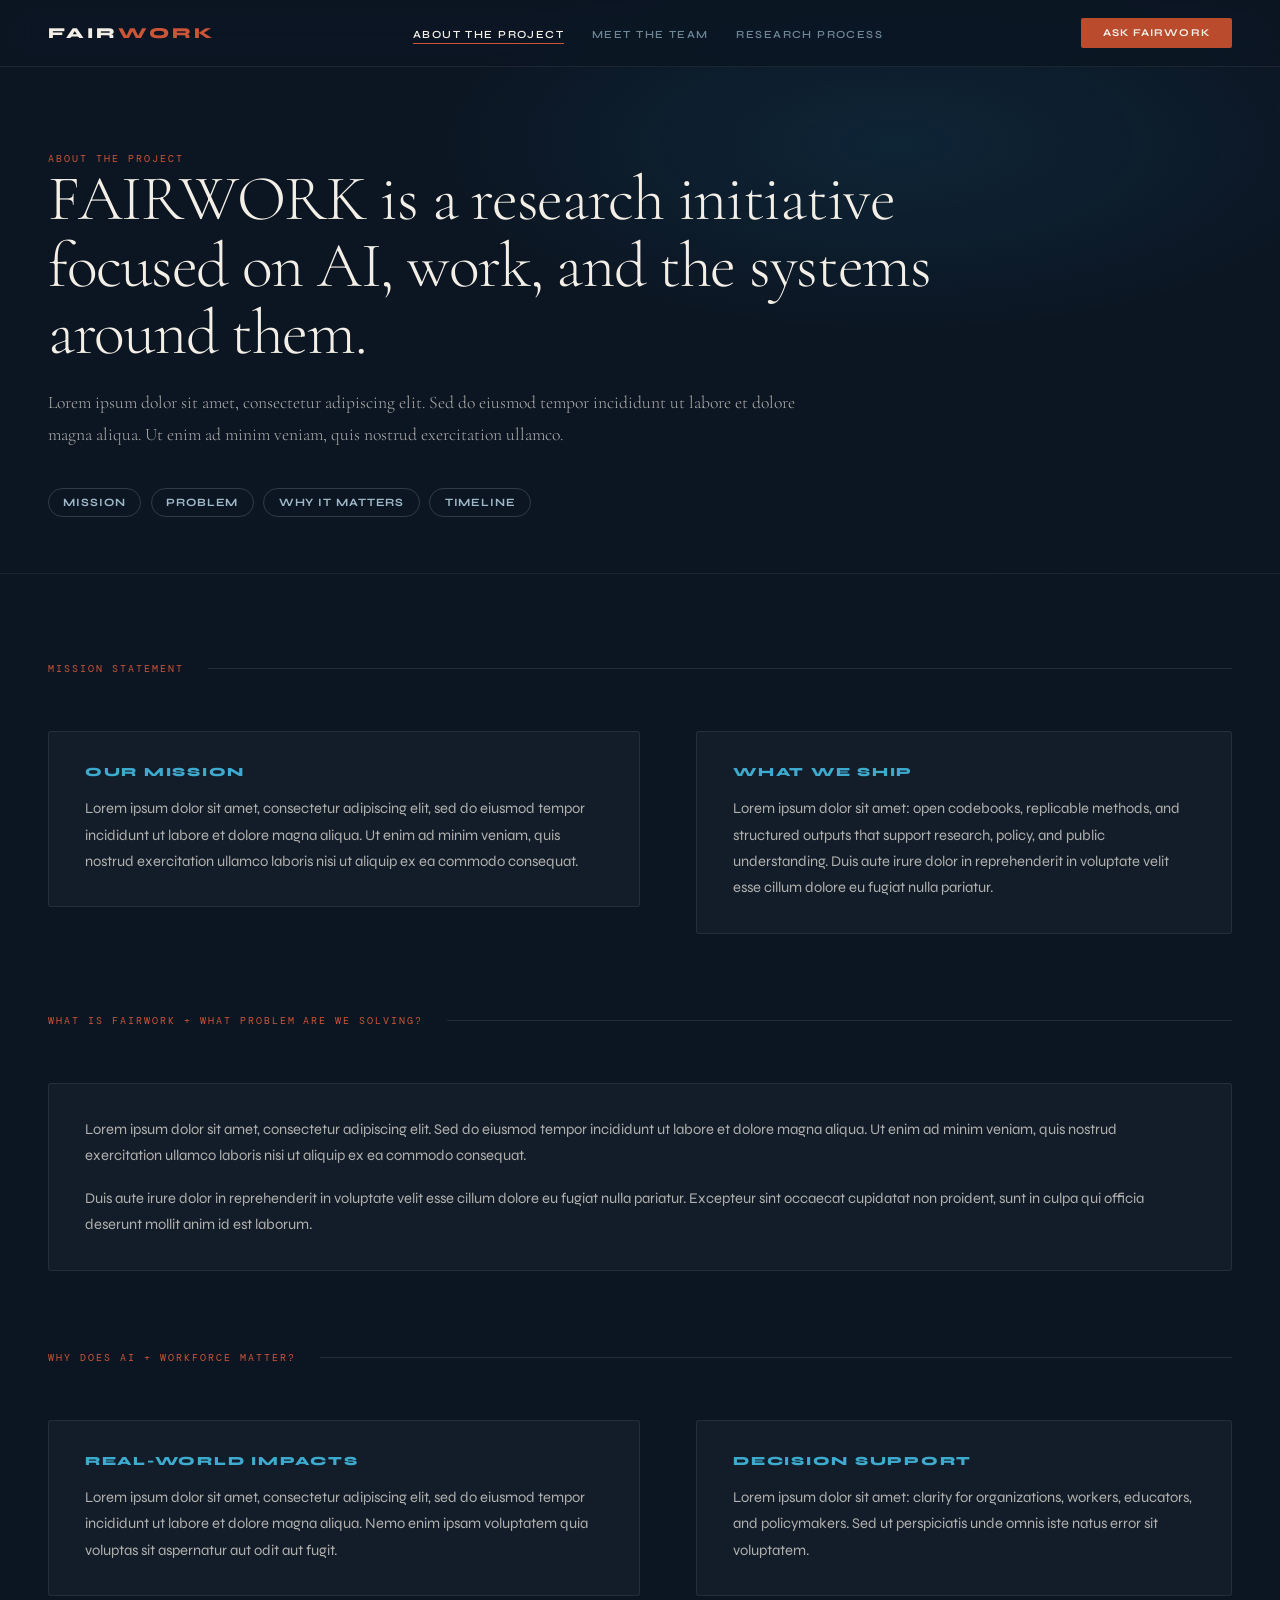
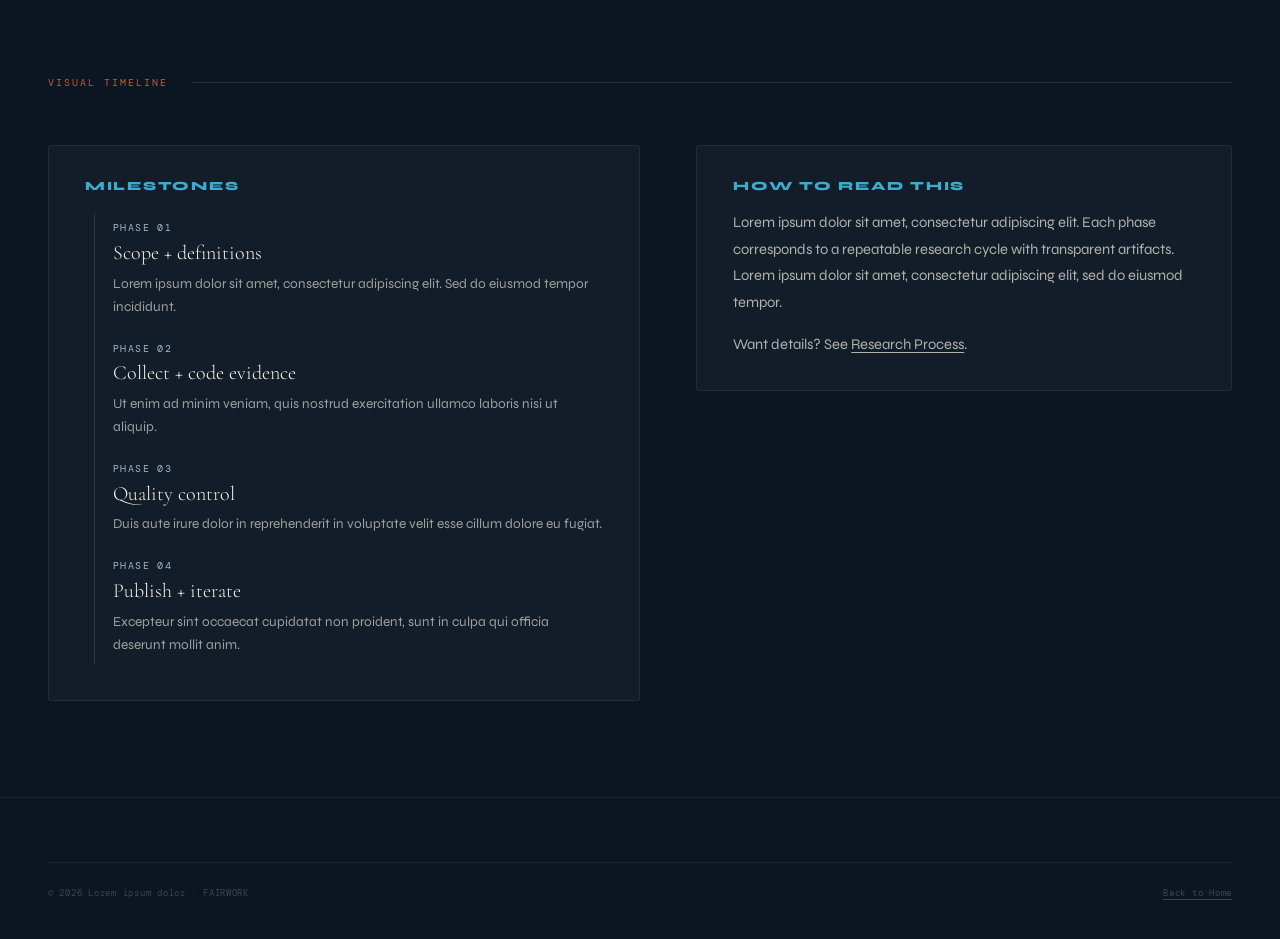
==== about.html @ 2df831fa "Add files via upload" ====
<!DOCTYPE html>
<html lang="en">
<head>
  <meta charset="UTF-8">
  <meta name="viewport" content="width=device-width, initial-scale=1.0">
  <title>About the Project — FAIRWORK</title>
  <link rel="preconnect" href="https://fonts.googleapis.com">
  <link href="https://fonts.googleapis.com/css2?family=Cormorant+Garamond:ital,wght@0,300;0,400;0,600;1,300;1,400;1,600&family=Syne:wght@400;600;700;800&family=DM+Mono:wght@300;400;500&display=swap" rel="stylesheet">
  <link rel="stylesheet" href="css/about.css">
</head>
<body>
  <nav>
    <div class="nav-logo"><a href="index.html">FAIR<span>WORK</span></a></div>
    <ul class="nav-links">
      <li><a href="about.html" class="active">About the Project</a></li>
      <li><a href="team.html">Meet the Team</a></li>
      <li><a href="process.html">Research Process</a></li>
    </ul>
    <a class="nav-ask-btn" href="index.html#ask">Ask FAIRWORK</a>
  </nav>

  <header class="page-hero">
    <div class="eyebrow">About the Project</div>
    <h1>FAIRWORK is a research initiative focused on AI, work, and the systems around them.</h1>
    <p>Lorem ipsum dolor sit amet, consectetur adipiscing elit. Sed do eiusmod tempor incididunt ut labore et dolore magna aliqua. Ut enim ad minim veniam, quis nostrud exercitation ullamco.</p>

    <div class="subnav">
      <a href="#mission">Mission</a>
      <a href="#problem">Problem</a>
      <a href="#why">Why it matters</a>
      <a href="#timeline">Timeline</a>
    </div>
  </header>

  <main class="page-wrap">
    <section id="mission">
      <div class="section-header">
        <span class="eyebrow">Mission Statement</span>
        <div class="section-rule"></div>
      </div>

      <div class="content-grid">
        <div class="card reveal">
          <h3>Our mission</h3>
          <p>
            Lorem ipsum dolor sit amet, consectetur adipiscing elit, sed do eiusmod tempor incididunt ut labore et dolore magna aliqua.
            Ut enim ad minim veniam, quis nostrud exercitation ullamco laboris nisi ut aliquip ex ea commodo consequat.
          </p>
        </div>

        <div class="card reveal d1">
          <h3>What we ship</h3>
          <p>
            Lorem ipsum dolor sit amet: open codebooks, replicable methods, and structured outputs that support research, policy, and public understanding.
            Duis aute irure dolor in reprehenderit in voluptate velit esse cillum dolore eu fugiat nulla pariatur.
          </p>
        </div>
      </div>
    </section>

    <section id="problem" class="section-spacer">
      <div class="section-header">
        <span class="eyebrow">What is FAIRWORK + what problem are we solving?</span>
        <div class="section-rule"></div>
      </div>

      <div class="card reveal">
        <p>
          Lorem ipsum dolor sit amet, consectetur adipiscing elit. Sed do eiusmod tempor incididunt ut labore et dolore magna aliqua.
          Ut enim ad minim veniam, quis nostrud exercitation ullamco laboris nisi ut aliquip ex ea commodo consequat.
        </p>
        <p class="mt-1">
          Duis aute irure dolor in reprehenderit in voluptate velit esse cillum dolore eu fugiat nulla pariatur. Excepteur sint occaecat cupidatat non proident,
          sunt in culpa qui officia deserunt mollit anim id est laborum.
        </p>
      </div>
    </section>

    <section id="why" class="section-spacer">
      <div class="section-header">
        <span class="eyebrow">Why does AI + workforce matter?</span>
        <div class="section-rule"></div>
      </div>

      <div class="content-grid">
        <div class="card reveal">
          <h3>Real-world impacts</h3>
          <p>
            Lorem ipsum dolor sit amet, consectetur adipiscing elit, sed do eiusmod tempor incididunt ut labore et dolore magna aliqua.
            Nemo enim ipsam voluptatem quia voluptas sit aspernatur aut odit aut fugit.
          </p>
        </div>
        <div class="card reveal d1">
          <h3>Decision support</h3>
          <p>
            Lorem ipsum dolor sit amet: clarity for organizations, workers, educators, and policymakers. Sed ut perspiciatis unde omnis iste natus error sit voluptatem.
          </p>
        </div>
      </div>
    </section>

    <section id="timeline" class="section-spacer">
      <div class="section-header">
        <span class="eyebrow">Visual Timeline</span>
        <div class="section-rule"></div>
      </div>

      <div class="content-grid">
        <div class="card reveal">
          <h3>Milestones</h3>
          <div class="timeline">
            <div class="t-item">
              <div class="t-date">Phase 01</div>
              <div class="t-title">Scope + definitions</div>
              <div class="t-desc">Lorem ipsum dolor sit amet, consectetur adipiscing elit. Sed do eiusmod tempor incididunt.</div>
            </div>
            <div class="t-item">
              <div class="t-date">Phase 02</div>
              <div class="t-title">Collect + code evidence</div>
              <div class="t-desc">Ut enim ad minim veniam, quis nostrud exercitation ullamco laboris nisi ut aliquip.</div>
            </div>
            <div class="t-item">
              <div class="t-date">Phase 03</div>
              <div class="t-title">Quality control</div>
              <div class="t-desc">Duis aute irure dolor in reprehenderit in voluptate velit esse cillum dolore eu fugiat.</div>
            </div>
            <div class="t-item">
              <div class="t-date">Phase 04</div>
              <div class="t-title">Publish + iterate</div>
              <div class="t-desc">Excepteur sint occaecat cupidatat non proident, sunt in culpa qui officia deserunt mollit anim.</div>
            </div>
          </div>
        </div>

        <div class="card reveal d1">
          <h3>How to read this</h3>
          <p>
            Lorem ipsum dolor sit amet, consectetur adipiscing elit. Each phase corresponds to a repeatable research cycle with transparent artifacts.
            Lorem ipsum dolor sit amet, consectetur adipiscing elit, sed do eiusmod tempor.
          </p>
          <p class="mt-1">
            Want details? See <a href="process.html" class="link-underline">Research Process</a>.
          </p>
        </div>
      </div>
    </section>
  </main>

  <footer>
    <div class="footer-bottom">
      <span class="footer-copy">© 2026 Lorem ipsum dolor · FAIRWORK</span>
      <span class="footer-copy"><a href="index.html" class="link-underline">Back to Home</a></span>
    </div>
  </footer>

  <script>
    const ro = new IntersectionObserver(
      (es) => es.forEach((e) => {
        if (e.isIntersecting) {
          e.target.classList.add('visible');
          ro.unobserve(e.target);
        }
      }),
      { threshold: 0.09 }
    );
    document.querySelectorAll('.reveal').forEach((el) => ro.observe(el));
  </script>
</body>
</html>
---- css/about.css ----
@import url("styles.css");

/* Page layout */
.page-hero {
  padding: 9.5rem 3rem 3.5rem;
  background: radial-gradient(ellipse 60% 55% at 70% 25%, rgba(26,128,174,.14) 0%, transparent 60%);
  border-bottom: 1px solid rgba(244,239,230,.06);
}

.page-hero h1 {
  font-family: var(--ff-d);
  font-size: clamp(2.8rem, 5vw, 4.6rem);
  font-weight: 300;
  line-height: 1.05;
  letter-spacing: -.02em;
  max-width: 980px;
}

.page-hero p {
  margin-top: 1.25rem;
  max-width: 760px;
  font-family: var(--ff-d);
  font-size: 1.1rem;
  font-weight: 300;
  line-height: 1.85;
  color: rgba(244,239,230,.7);
}

.page-wrap {
  padding: 5.5rem 3rem 6rem;
  background: var(--ink);
}

.subnav {
  display: flex;
  flex-wrap: wrap;
  gap: .6rem;
  margin-top: 2.25rem;
}

.subnav a {
  padding: .45rem .9rem;
  border: 1px solid rgba(244,239,230,.16);
  border-radius: 999px;
  font-size: .7rem;
  font-weight: 700;
  letter-spacing: .08em;
  text-transform: uppercase;
  color: var(--fog2);
  transition: border-color .2s, color .2s, background .2s;
}

.subnav a:hover {
  border-color: rgba(244,239,230,.32);
  color: var(--cream);
  background: rgba(244,239,230,.04);
}

.content-grid {
  display: grid;
  grid-template-columns: 1.05fr .95fr;
  gap: 3.5rem;
  align-items: start;
}

.card {
  background: rgba(244,239,230,.03);
  border: 1px solid rgba(244,239,230,.08);
  border-radius: 3px;
  padding: 2rem 2.25rem;
}

.card h3 {
  font-size: .78rem;
  font-weight: 800;
  letter-spacing: .14em;
  text-transform: uppercase;
  color: var(--gold2);
  margin-bottom: 1rem;
}

.card p {
  font-size: .92rem;
  line-height: 1.8;
  color: rgba(244,239,230,.7);
}

.section-spacer {
  margin-top: 5rem;
}

.mt-1 {
  margin-top: 1rem;
}

.link-underline {
  text-decoration: underline;
  text-underline-offset: 3px;
}

/* Timeline */
.timeline {
  margin-top: 1rem;
  position: relative;
  padding-left: 1.75rem;
}

.timeline::before {
  content: "";
  position: absolute;
  left: .55rem;
  top: .2rem;
  bottom: .2rem;
  width: 1px;
  background: rgba(244,239,230,.12);
}

.t-item {
  position: relative;
  padding: .75rem 0 .75rem 0;
}

.t-item::before {
  display: none;
}

.t-date {
  font-family: var(--ff-m);
  font-size: .62rem;
  letter-spacing: .14em;
  text-transform: uppercase;
  color: var(--fog2);
  margin-bottom: .35rem;
}

.t-title {
  font-family: var(--ff-d);
  font-size: 1.25rem;
  font-weight: 300;
  color: var(--cream);
  line-height: 1.3;
  margin-bottom: .35rem;
}

.t-desc {
  font-size: .85rem;
  line-height: 1.7;
  color: rgba(244,239,230,.62);
}

@media (max-width: 900px) {
  .content-grid {
    grid-template-columns: 1fr;
  }
}

@media (max-width: 768px) {
  .page-hero,
  .page-wrap {
    padding-left: 1.5rem;
    padding-right: 1.5rem;
  }
}
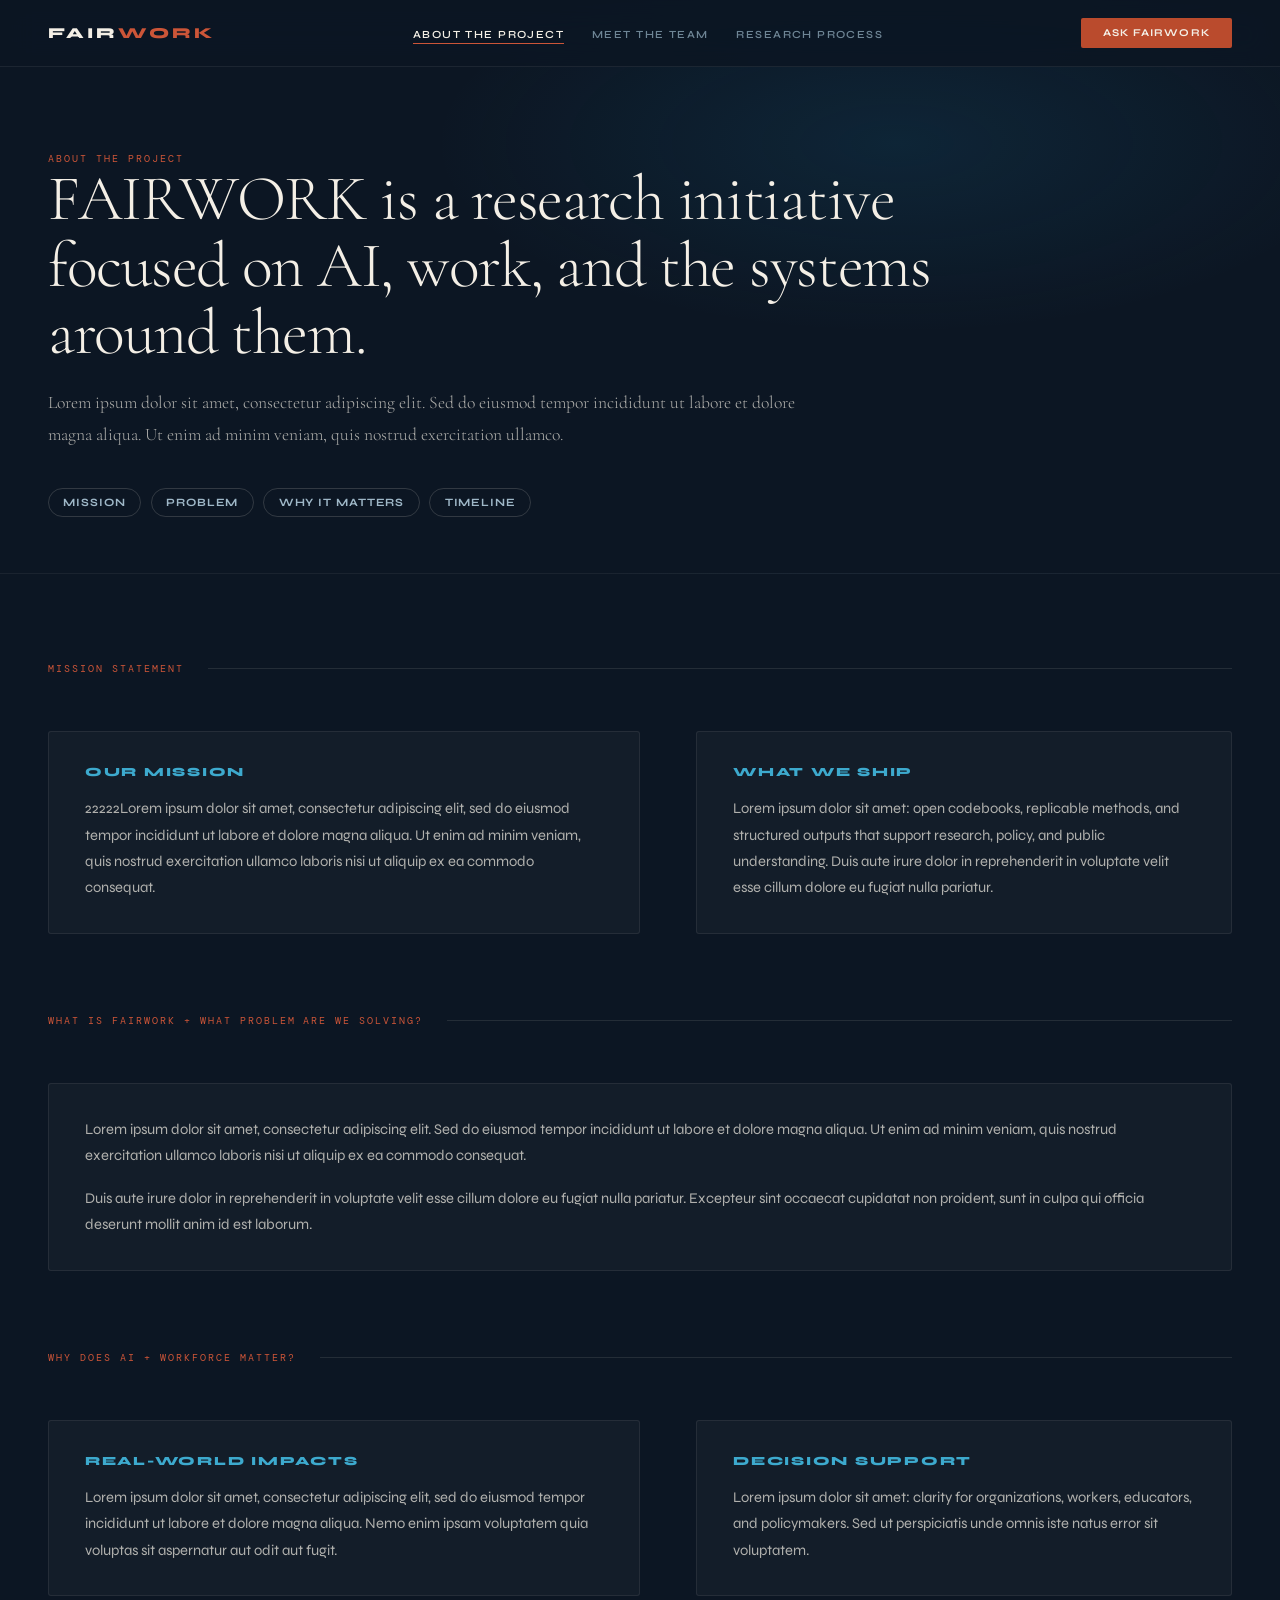
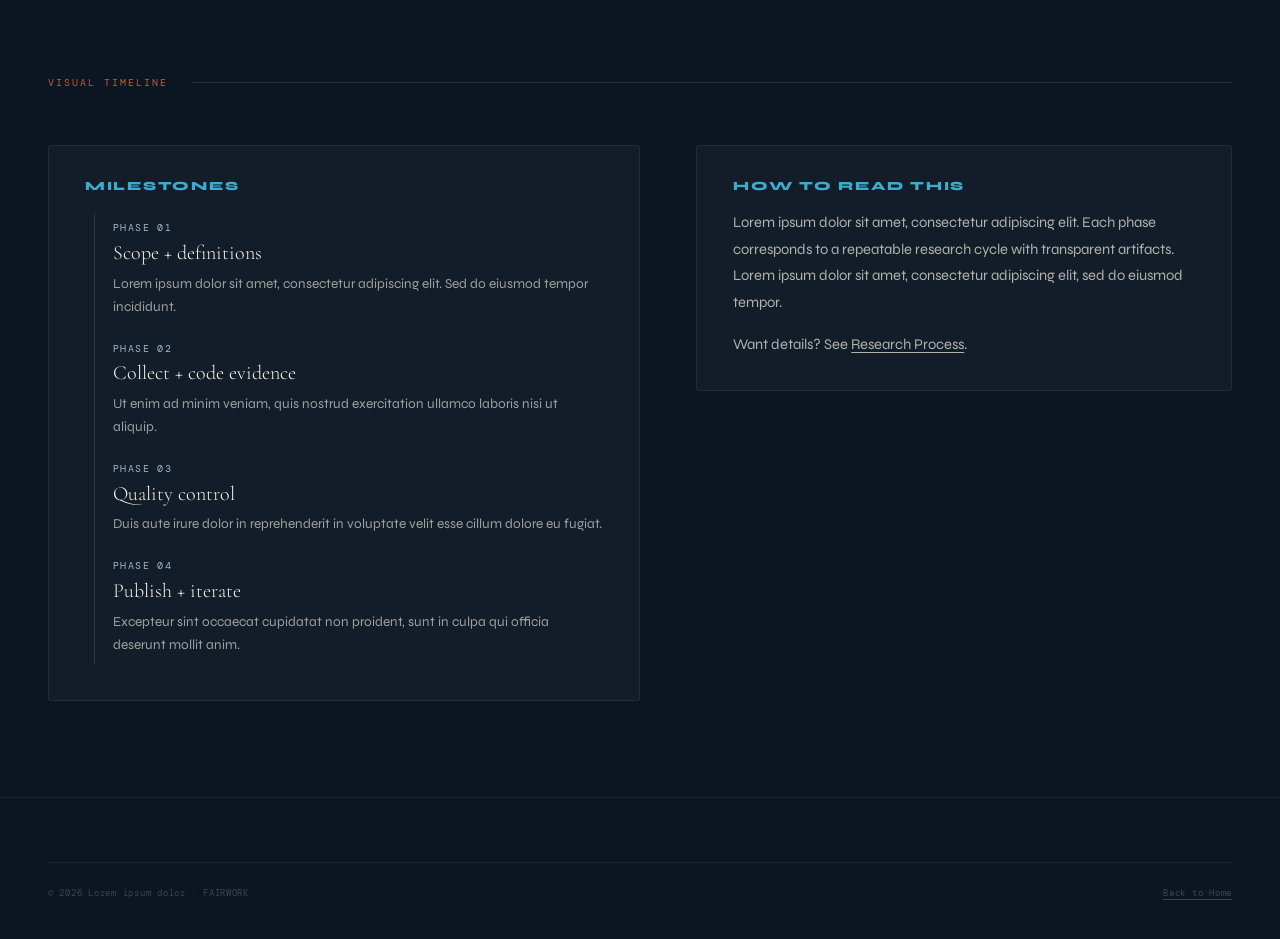
==== commit f638ac3c: "testing" ====
--- a/about.html
+++ b/about.html
@@ -43,7 +43,7 @@
         <div class="card reveal">
           <h3>Our mission</h3>
           <p>
-            Lorem ipsum dolor sit amet, consectetur adipiscing elit, sed do eiusmod tempor incididunt ut labore et dolore magna aliqua.
+            22222Lorem ipsum dolor sit amet, consectetur adipiscing elit, sed do eiusmod tempor incididunt ut labore et dolore magna aliqua.
             Ut enim ad minim veniam, quis nostrud exercitation ullamco laboris nisi ut aliquip ex ea commodo consequat.
           </p>
         </div>
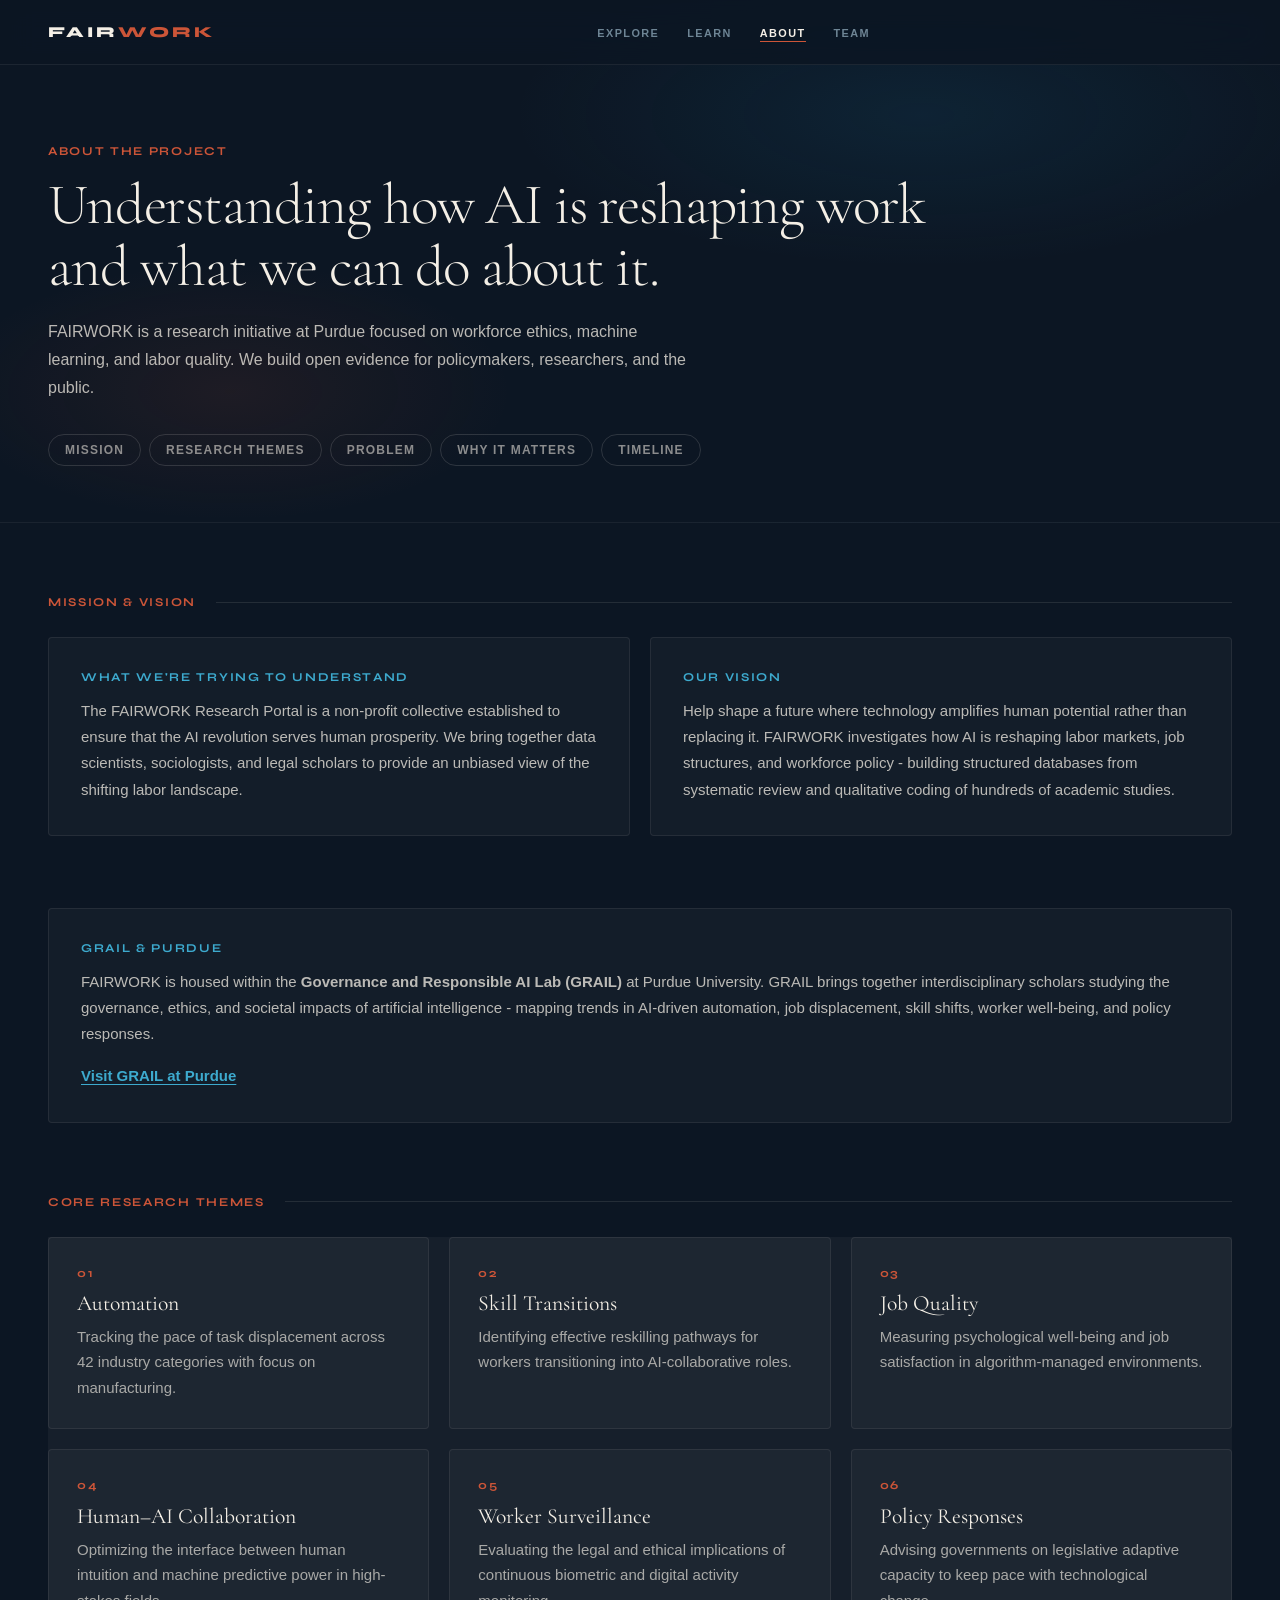
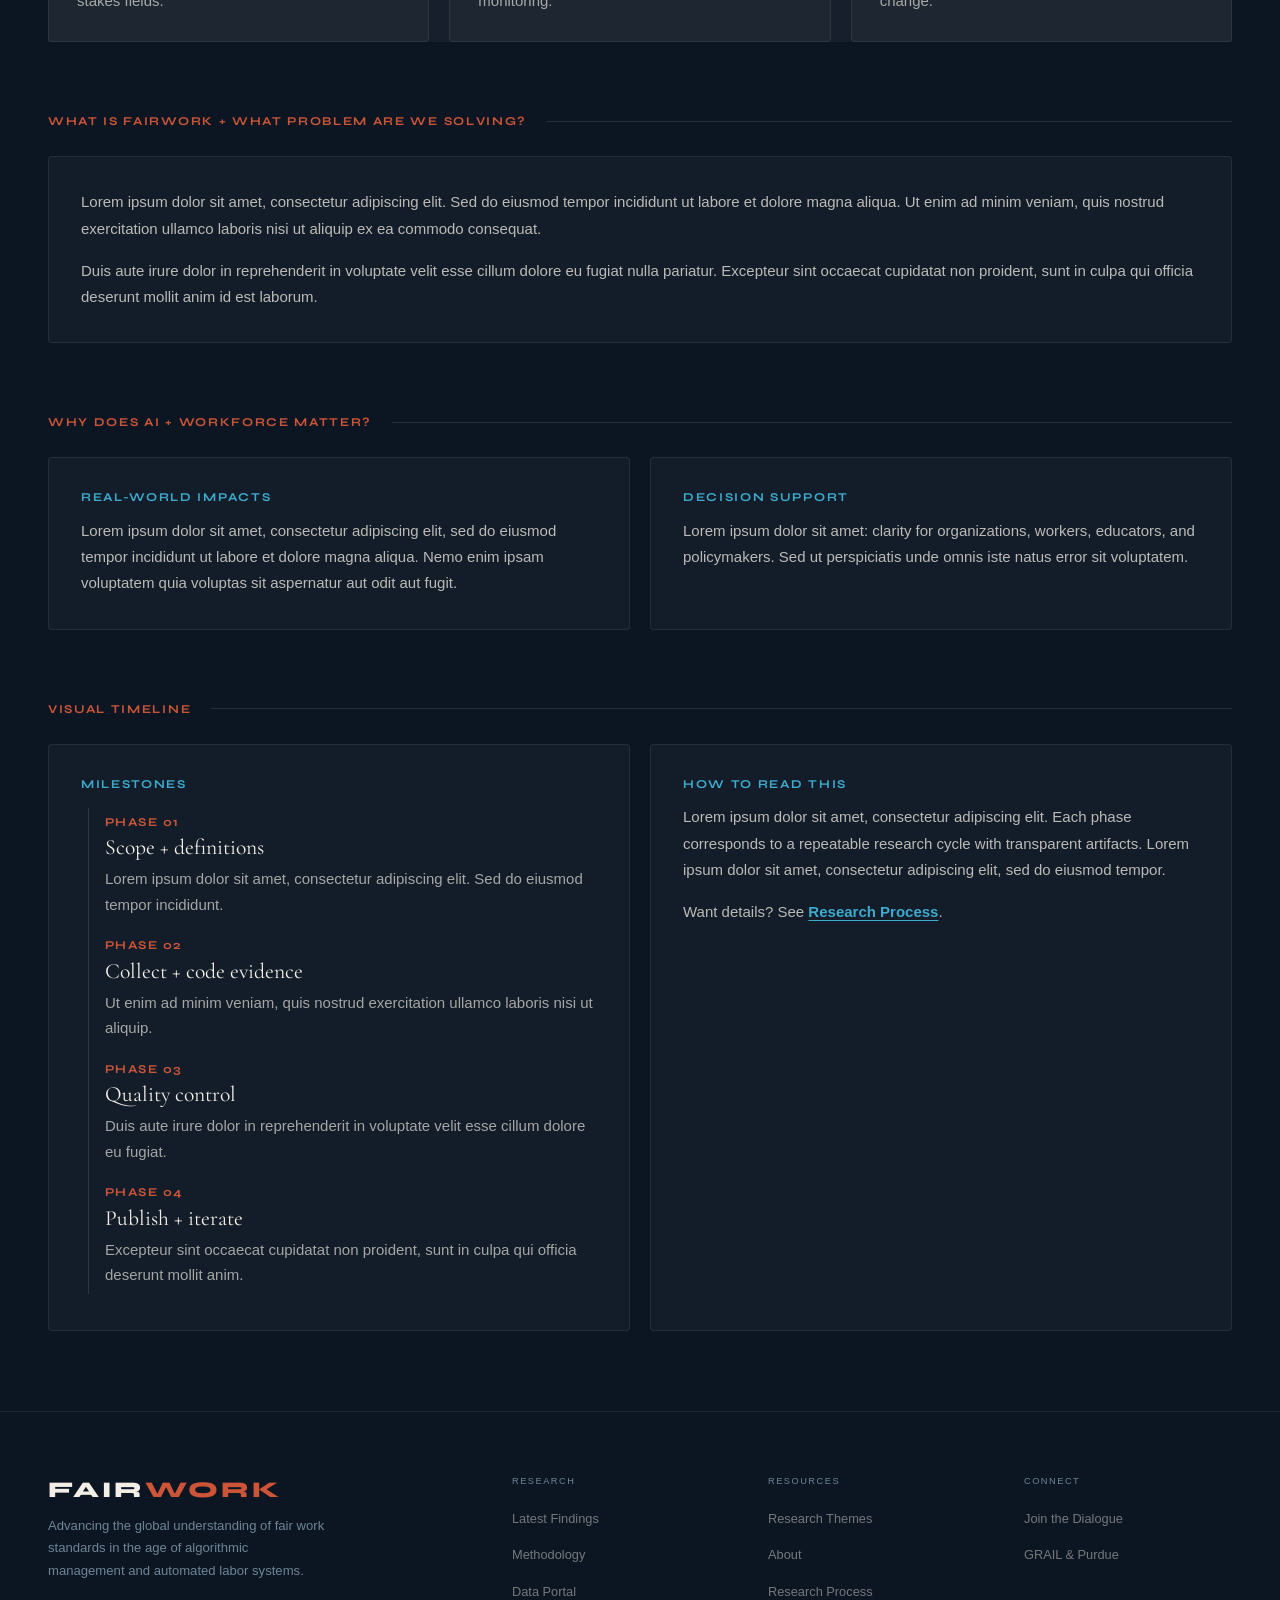
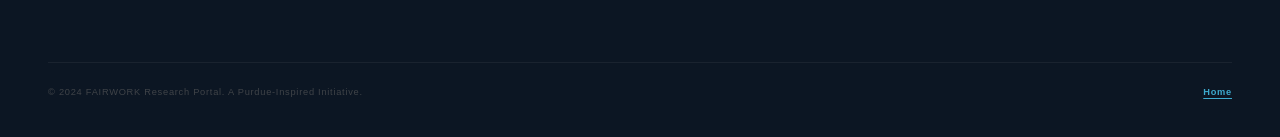
==== commit 9cb76d9c: "wewe" ====
--- a/about.html
+++ b/about.html
@@ -3,58 +3,88 @@
 <head>
   <meta charset="UTF-8">
   <meta name="viewport" content="width=device-width, initial-scale=1.0">
-  <title>About the Project — FAIRWORK</title>
+  <title>About the Project - FAIRWORK</title>
   <link rel="preconnect" href="https://fonts.googleapis.com">
-  <link href="https://fonts.googleapis.com/css2?family=Cormorant+Garamond:ital,wght@0,300;0,400;0,600;1,300;1,400;1,600&family=Syne:wght@400;600;700;800&family=DM+Mono:wght@300;400;500&display=swap" rel="stylesheet">
+  <link href="https://fonts.googleapis.com/css2?family=Cormorant+Garamond:ital,wght@0,300;0,400;0,600;1,300;1,400;1,600&family=Syne:wght@400;600;700;800&display=swap" rel="stylesheet">
+  <link href="https://fonts.googleapis.com/css2?family=Material+Symbols+Outlined:opsz,wght,FILL,GRAD@24,400,0,0&display=swap" rel="stylesheet">
   <link rel="stylesheet" href="css/about.css">
 </head>
 <body>
-  <nav>
+  <a class="skip-link" href="#main">Skip to main content</a>
+
+  <nav aria-label="Main navigation">
     <div class="nav-logo"><a href="index.html">FAIR<span>WORK</span></a></div>
-    <ul class="nav-links">
-      <li><a href="about.html" class="active">About the Project</a></li>
-      <li><a href="team.html">Meet the Team</a></li>
-      <li><a href="process.html">Research Process</a></li>
+    <button type="button" class="nav-toggle" id="nav-toggle" aria-expanded="false" aria-controls="nav-menu" aria-label="Open menu">
+      <span class="nav-icon" aria-hidden="true">menu</span>
+    </button>
+    <ul class="nav-links" id="nav-menu">
+      <li><a href="index.html#projects">Explore</a></li>
+      <li><a href="index.html#themes">Learn</a></li>
+      <li><a href="about.html" class="active">About</a></li>
+      <li><a href="team.html">Team</a></li>
     </ul>
-    <a class="nav-ask-btn" href="index.html#ask">Ask FAIRWORK</a>
   </nav>
 
   <header class="page-hero">
     <div class="eyebrow">About the Project</div>
-    <h1>FAIRWORK is a research initiative focused on AI, work, and the systems around them.</h1>
-    <p>Lorem ipsum dolor sit amet, consectetur adipiscing elit. Sed do eiusmod tempor incididunt ut labore et dolore magna aliqua. Ut enim ad minim veniam, quis nostrud exercitation ullamco.</p>
+    <h1>Understanding how AI is reshaping work  and what we can do about it.</h1>
+    <p>FAIRWORK is a research initiative at Purdue focused on workforce ethics, machine learning, and labor quality. We build open evidence for policymakers, researchers, and the public.</p>
 
     <div class="subnav">
       <a href="#mission">Mission</a>
+      <a href="#themes">Research Themes</a>
       <a href="#problem">Problem</a>
       <a href="#why">Why it matters</a>
       <a href="#timeline">Timeline</a>
     </div>
   </header>
 
-  <main class="page-wrap">
+  <main id="main" class="page-wrap">
     <section id="mission">
       <div class="section-header">
-        <span class="eyebrow">Mission Statement</span>
+        <span class="eyebrow">Mission &amp; Vision</span>
         <div class="section-rule"></div>
       </div>
 
       <div class="content-grid">
         <div class="card reveal">
-          <h3>Our mission</h3>
-          <p>
-            22222Lorem ipsum dolor sit amet, consectetur adipiscing elit, sed do eiusmod tempor incididunt ut labore et dolore magna aliqua.
-            Ut enim ad minim veniam, quis nostrud exercitation ullamco laboris nisi ut aliquip ex ea commodo consequat.
+          <h3>What we're trying to understand</h3>
+          <p>
+            The FAIRWORK Research Portal is a non-profit collective established to ensure that the AI revolution serves human prosperity. We bring together data scientists, sociologists, and legal scholars to provide an unbiased view of the shifting labor landscape.
           </p>
         </div>
 
         <div class="card reveal d1">
-          <h3>What we ship</h3>
-          <p>
-            Lorem ipsum dolor sit amet: open codebooks, replicable methods, and structured outputs that support research, policy, and public understanding.
-            Duis aute irure dolor in reprehenderit in voluptate velit esse cillum dolore eu fugiat nulla pariatur.
-          </p>
-        </div>
+          <h3>Our vision</h3>
+          <p>
+            Help shape a future where technology amplifies human potential rather than replacing it. FAIRWORK investigates how AI is reshaping labor markets, job structures, and workforce policy - building structured databases from systematic review and qualitative coding of hundreds of academic studies.
+          </p>
+        </div>
+      </div>
+
+      <div class="card reveal d2 section-spacer" id="grail">
+        <h3>GRAIL &amp; Purdue</h3>
+        <p>
+          FAIRWORK is housed within the <strong>Governance and Responsible AI Lab (GRAIL)</strong> at Purdue University. GRAIL brings together interdisciplinary scholars studying the governance, ethics, and societal impacts of artificial intelligence - mapping trends in AI-driven automation, job displacement, skill shifts, worker well-being, and policy responses.
+        </p>
+        <p class="mt-1">
+          <a href="https://www.cla.purdue.edu/academic/polsci/research/labs/grail/index.html" class="link-underline" target="_blank" rel="noopener">Visit GRAIL at Purdue</a>
+        </p>
+      </div>
+    </section>
+
+    <section id="themes" class="section-spacer">
+      <div class="section-header">
+        <span class="eyebrow">Core Research Themes</span>
+        <div class="section-rule"></div>
+      </div>
+      <div class="themes-grid">
+        <div class="theme-card reveal d1"><div class="theme-num">01</div><div class="theme-title">Automation</div><p class="theme-desc">Tracking the pace of task displacement across 42 industry categories with focus on manufacturing.</p></div>
+        <div class="theme-card reveal d2"><div class="theme-num">02</div><div class="theme-title">Skill Transitions</div><p class="theme-desc">Identifying effective reskilling pathways for workers transitioning into AI-collaborative roles.</p></div>
+        <div class="theme-card reveal d3"><div class="theme-num">03</div><div class="theme-title">Job Quality</div><p class="theme-desc">Measuring psychological well-being and job satisfaction in algorithm-managed environments.</p></div>
+        <div class="theme-card reveal d4"><div class="theme-num">04</div><div class="theme-title">Human–AI Collaboration</div><p class="theme-desc">Optimizing the interface between human intuition and machine predictive power in high-stakes fields.</p></div>
+        <div class="theme-card reveal d5"><div class="theme-num">05</div><div class="theme-title">Worker Surveillance</div><p class="theme-desc">Evaluating the legal and ethical implications of continuous biometric and digital activity monitoring.</p></div>
+        <div class="theme-card reveal d6"><div class="theme-num">06</div><div class="theme-title">Policy Responses</div><p class="theme-desc">Advising governments on legislative adaptive capacity to keep pace with technological change.</p></div>
       </div>
     </section>
 
@@ -146,11 +176,14 @@
     </section>
   </main>
 
-  <footer>
-    <div class="footer-bottom">
-      <span class="footer-copy">© 2026 Lorem ipsum dolor · FAIRWORK</span>
-      <span class="footer-copy"><a href="index.html" class="link-underline">Back to Home</a></span>
+  <footer class="site-footer">
+    <div class="footer-top">
+      <div><div class="footer-brand">FAIR<span>WORK</span></div><p class="footer-lead">Advancing the global understanding of fair work standards in the age of algorithmic management and automated labor systems.</p></div>
+      <div><div class="footer-hd">Research</div><ul class="footer-links"><li><a href="team.html#publications">Latest Findings</a></li><li><a href="index.html#methodology">Methodology</a></li><li><a href="index.html#projects">Data Portal</a></li></ul></div>
+      <div><div class="footer-hd">Resources</div><ul class="footer-links"><li><a href="index.html#themes">Research Themes</a></li><li><a href="about.html">About</a></li><li><a href="process.html">Research Process</a></li></ul></div>
+      <div><div class="footer-hd">Connect</div><ul class="footer-links"><li><a href="index.html#involve">Join the Dialogue</a></li><li><a href="index.html#grail">GRAIL &amp; Purdue</a></li></ul></div>
     </div>
+    <div class="footer-bottom"><span class="footer-copy">© 2024 FAIRWORK Research Portal. A Purdue-Inspired Initiative.</span><span class="footer-copy"><a href="index.html" class="link-underline">Home</a></span></div>
   </footer>
 
   <script>
@@ -164,6 +197,14 @@
       { threshold: 0.09 }
     );
     document.querySelectorAll('.reveal').forEach((el) => ro.observe(el));
+
+    document.getElementById('nav-toggle').addEventListener('click', function () {
+      const open = this.getAttribute('aria-expanded') === 'true';
+      this.setAttribute('aria-expanded', String(!open));
+      this.setAttribute('aria-label', open ? 'Open menu' : 'Close menu');
+      this.querySelector('.nav-icon').textContent = open ? 'menu' : 'close';
+      document.getElementById('nav-menu').classList.toggle('open', !open);
+    });
   </script>
 </body>
 </html>
--- a/css/about.css
+++ b/css/about.css
@@ -1,163 +1,2 @@
 @import url("styles.css");
-
-/* Page layout */
-.page-hero {
-  padding: 9.5rem 3rem 3.5rem;
-  background: radial-gradient(ellipse 60% 55% at 70% 25%, rgba(26,128,174,.14) 0%, transparent 60%);
-  border-bottom: 1px solid rgba(244,239,230,.06);
-}
-
-.page-hero h1 {
-  font-family: var(--ff-d);
-  font-size: clamp(2.8rem, 5vw, 4.6rem);
-  font-weight: 300;
-  line-height: 1.05;
-  letter-spacing: -.02em;
-  max-width: 980px;
-}
-
-.page-hero p {
-  margin-top: 1.25rem;
-  max-width: 760px;
-  font-family: var(--ff-d);
-  font-size: 1.1rem;
-  font-weight: 300;
-  line-height: 1.85;
-  color: rgba(244,239,230,.7);
-}
-
-.page-wrap {
-  padding: 5.5rem 3rem 6rem;
-  background: var(--ink);
-}
-
-.subnav {
-  display: flex;
-  flex-wrap: wrap;
-  gap: .6rem;
-  margin-top: 2.25rem;
-}
-
-.subnav a {
-  padding: .45rem .9rem;
-  border: 1px solid rgba(244,239,230,.16);
-  border-radius: 999px;
-  font-size: .7rem;
-  font-weight: 700;
-  letter-spacing: .08em;
-  text-transform: uppercase;
-  color: var(--fog2);
-  transition: border-color .2s, color .2s, background .2s;
-}
-
-.subnav a:hover {
-  border-color: rgba(244,239,230,.32);
-  color: var(--cream);
-  background: rgba(244,239,230,.04);
-}
-
-.content-grid {
-  display: grid;
-  grid-template-columns: 1.05fr .95fr;
-  gap: 3.5rem;
-  align-items: start;
-}
-
-.card {
-  background: rgba(244,239,230,.03);
-  border: 1px solid rgba(244,239,230,.08);
-  border-radius: 3px;
-  padding: 2rem 2.25rem;
-}
-
-.card h3 {
-  font-size: .78rem;
-  font-weight: 800;
-  letter-spacing: .14em;
-  text-transform: uppercase;
-  color: var(--gold2);
-  margin-bottom: 1rem;
-}
-
-.card p {
-  font-size: .92rem;
-  line-height: 1.8;
-  color: rgba(244,239,230,.7);
-}
-
-.section-spacer {
-  margin-top: 5rem;
-}
-
-.mt-1 {
-  margin-top: 1rem;
-}
-
-.link-underline {
-  text-decoration: underline;
-  text-underline-offset: 3px;
-}
-
-/* Timeline */
-.timeline {
-  margin-top: 1rem;
-  position: relative;
-  padding-left: 1.75rem;
-}
-
-.timeline::before {
-  content: "";
-  position: absolute;
-  left: .55rem;
-  top: .2rem;
-  bottom: .2rem;
-  width: 1px;
-  background: rgba(244,239,230,.12);
-}
-
-.t-item {
-  position: relative;
-  padding: .75rem 0 .75rem 0;
-}
-
-.t-item::before {
-  display: none;
-}
-
-.t-date {
-  font-family: var(--ff-m);
-  font-size: .62rem;
-  letter-spacing: .14em;
-  text-transform: uppercase;
-  color: var(--fog2);
-  margin-bottom: .35rem;
-}
-
-.t-title {
-  font-family: var(--ff-d);
-  font-size: 1.25rem;
-  font-weight: 300;
-  color: var(--cream);
-  line-height: 1.3;
-  margin-bottom: .35rem;
-}
-
-.t-desc {
-  font-size: .85rem;
-  line-height: 1.7;
-  color: rgba(244,239,230,.62);
-}
-
-@media (max-width: 900px) {
-  .content-grid {
-    grid-template-columns: 1fr;
-  }
-}
-
-@media (max-width: 768px) {
-  .page-hero,
-  .page-wrap {
-    padding-left: 1.5rem;
-    padding-right: 1.5rem;
-  }
-}
+@import url("pages.css");
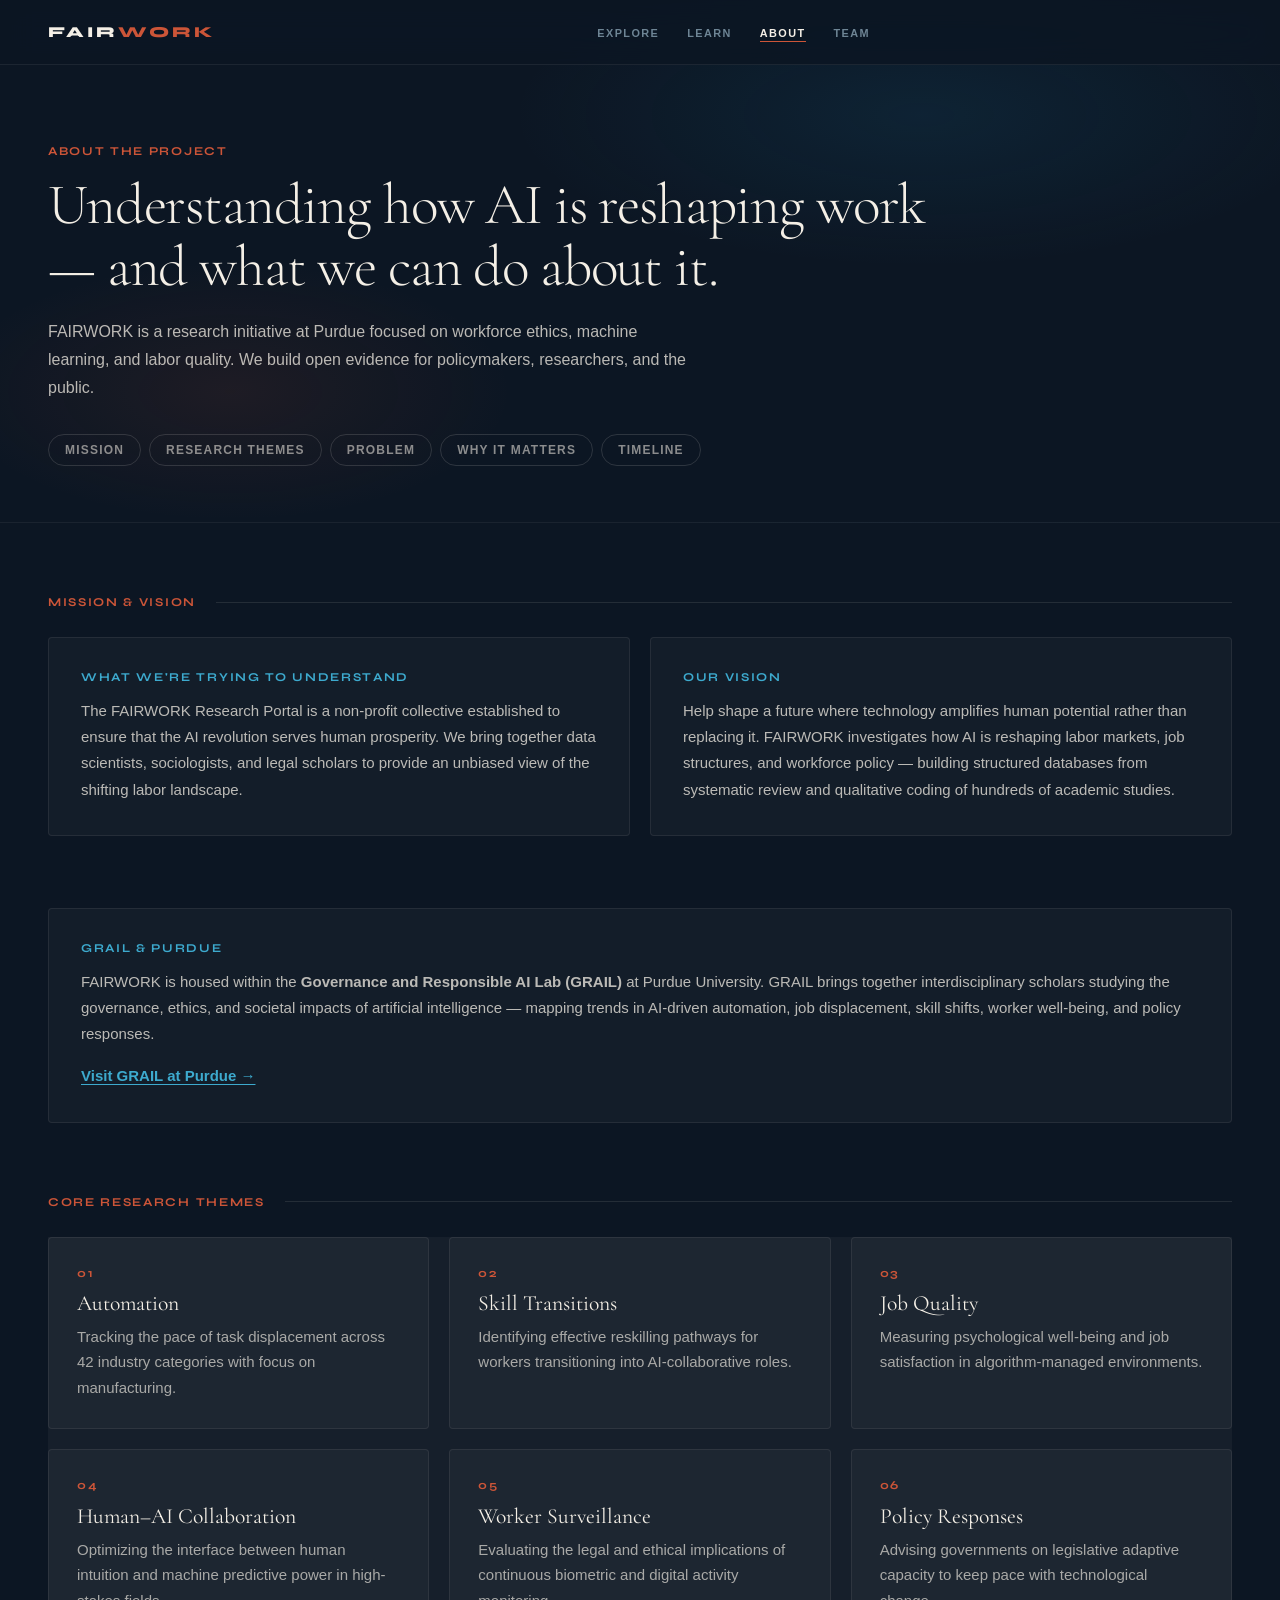
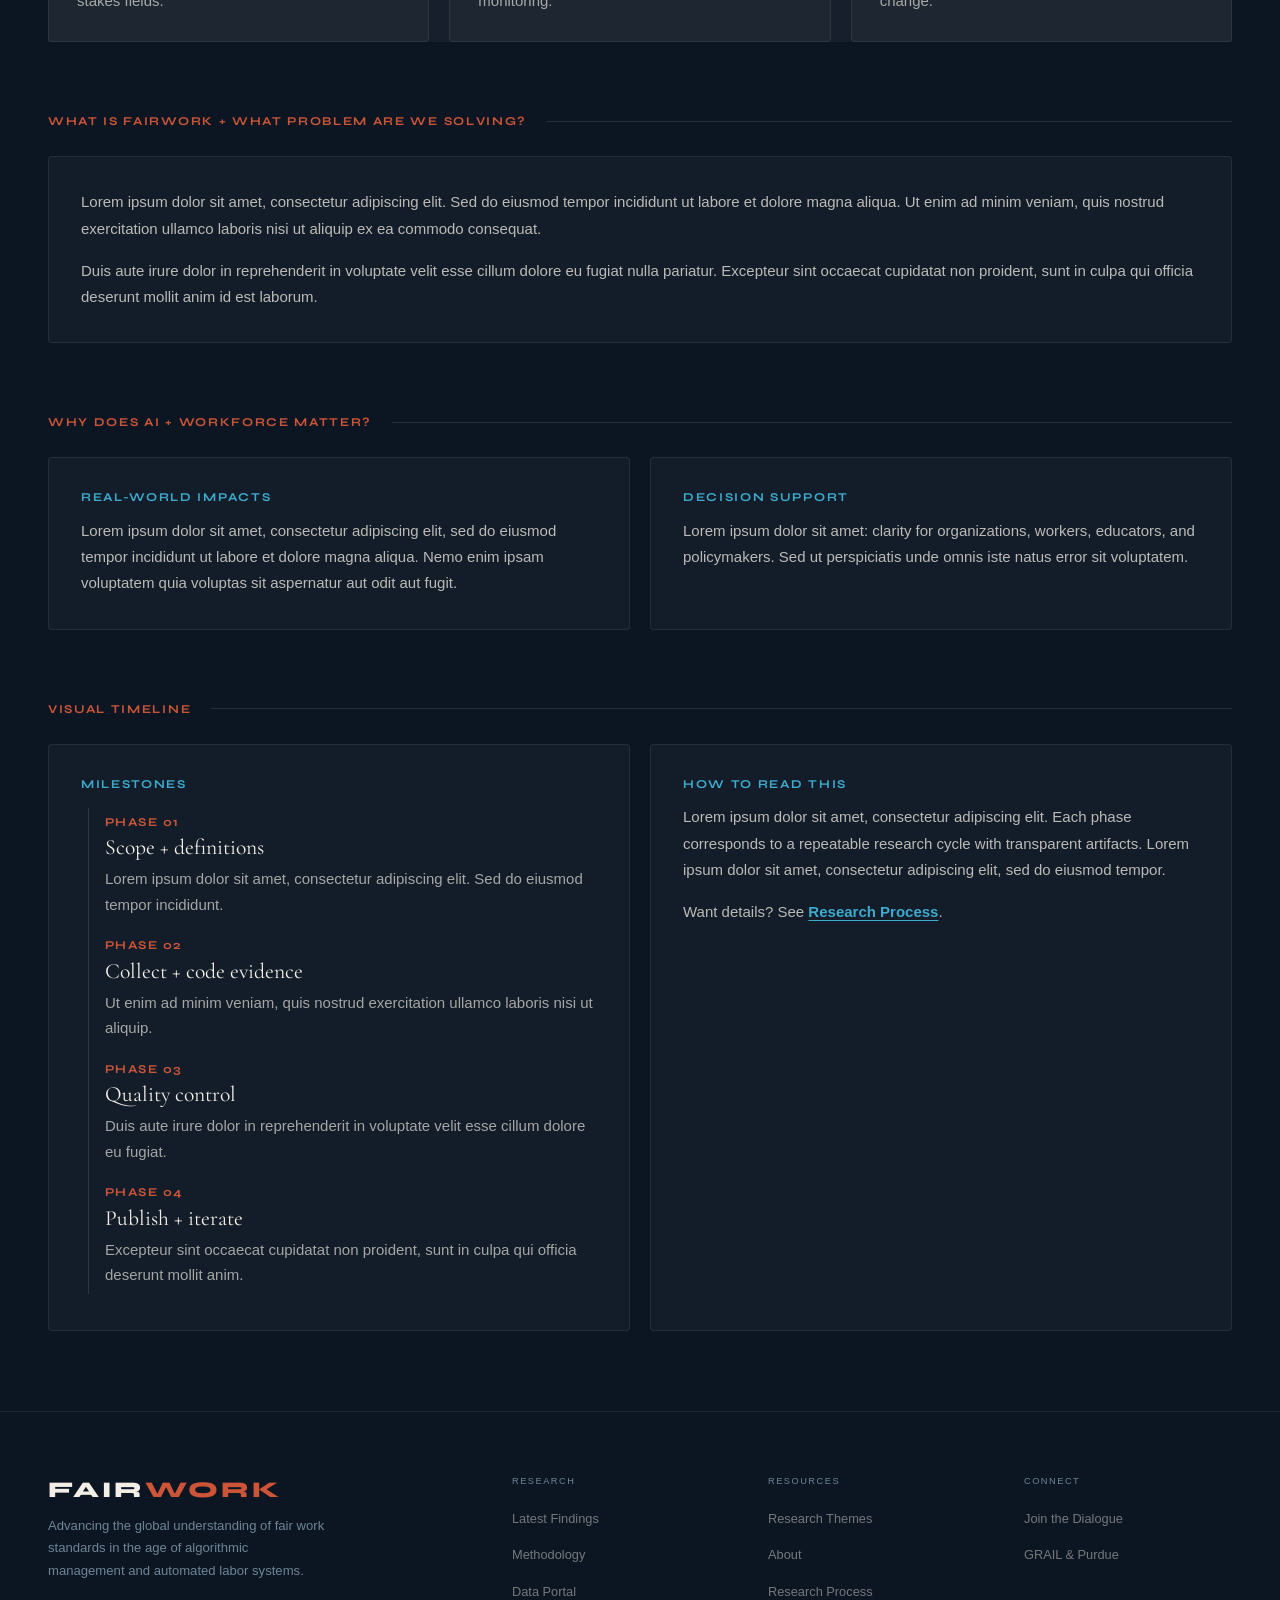
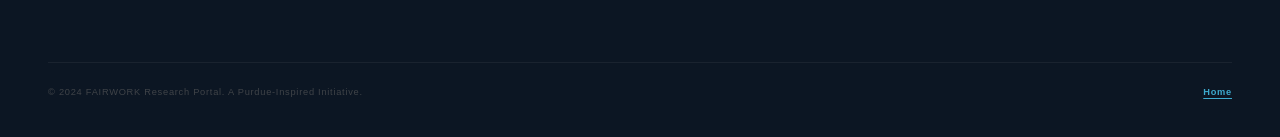
==== commit 478458ba: "Refine homepage content and section spacing. Remove themes intro clutter, tighten body layout below " ====
--- a/about.html
+++ b/about.html
@@ -3,7 +3,7 @@
 <head>
   <meta charset="UTF-8">
   <meta name="viewport" content="width=device-width, initial-scale=1.0">
-  <title>About the Project - FAIRWORK</title>
+  <title>About the Project — FAIRWORK</title>
   <link rel="preconnect" href="https://fonts.googleapis.com">
   <link href="https://fonts.googleapis.com/css2?family=Cormorant+Garamond:ital,wght@0,300;0,400;0,600;1,300;1,400;1,600&family=Syne:wght@400;600;700;800&display=swap" rel="stylesheet">
   <link href="https://fonts.googleapis.com/css2?family=Material+Symbols+Outlined:opsz,wght,FILL,GRAD@24,400,0,0&display=swap" rel="stylesheet">
@@ -15,7 +15,7 @@
   <nav aria-label="Main navigation">
     <div class="nav-logo"><a href="index.html">FAIR<span>WORK</span></a></div>
     <button type="button" class="nav-toggle" id="nav-toggle" aria-expanded="false" aria-controls="nav-menu" aria-label="Open menu">
-      <span class="nav-icon" aria-hidden="true">menu</span>
+      <span class="nav-toggle-icon" aria-hidden="true">menu</span>
     </button>
     <ul class="nav-links" id="nav-menu">
       <li><a href="index.html#projects">Explore</a></li>
@@ -27,7 +27,7 @@
 
   <header class="page-hero">
     <div class="eyebrow">About the Project</div>
-    <h1>Understanding how AI is reshaping work  and what we can do about it.</h1>
+    <h1>Understanding how AI is reshaping work — and what we can do about it.</h1>
     <p>FAIRWORK is a research initiative at Purdue focused on workforce ethics, machine learning, and labor quality. We build open evidence for policymakers, researchers, and the public.</p>
 
     <div class="subnav">
@@ -57,7 +57,7 @@
         <div class="card reveal d1">
           <h3>Our vision</h3>
           <p>
-            Help shape a future where technology amplifies human potential rather than replacing it. FAIRWORK investigates how AI is reshaping labor markets, job structures, and workforce policy - building structured databases from systematic review and qualitative coding of hundreds of academic studies.
+            Help shape a future where technology amplifies human potential rather than replacing it. FAIRWORK investigates how AI is reshaping labor markets, job structures, and workforce policy — building structured databases from systematic review and qualitative coding of hundreds of academic studies.
           </p>
         </div>
       </div>
@@ -65,10 +65,10 @@
       <div class="card reveal d2 section-spacer" id="grail">
         <h3>GRAIL &amp; Purdue</h3>
         <p>
-          FAIRWORK is housed within the <strong>Governance and Responsible AI Lab (GRAIL)</strong> at Purdue University. GRAIL brings together interdisciplinary scholars studying the governance, ethics, and societal impacts of artificial intelligence - mapping trends in AI-driven automation, job displacement, skill shifts, worker well-being, and policy responses.
+          FAIRWORK is housed within the <strong>Governance and Responsible AI Lab (GRAIL)</strong> at Purdue University. GRAIL brings together interdisciplinary scholars studying the governance, ethics, and societal impacts of artificial intelligence — mapping trends in AI-driven automation, job displacement, skill shifts, worker well-being, and policy responses.
         </p>
         <p class="mt-1">
-          <a href="https://www.cla.purdue.edu/academic/polsci/research/labs/grail/index.html" class="link-underline" target="_blank" rel="noopener">Visit GRAIL at Purdue</a>
+          <a href="https://www.cla.purdue.edu/academic/polsci/research/labs/grail/index.html" class="link-underline" target="_blank" rel="noopener">Visit GRAIL at Purdue →</a>
         </p>
       </div>
     </section>
@@ -178,10 +178,10 @@
 
   <footer class="site-footer">
     <div class="footer-top">
-      <div><div class="footer-brand">FAIR<span>WORK</span></div><p class="footer-lead">Advancing the global understanding of fair work standards in the age of algorithmic management and automated labor systems.</p></div>
-      <div><div class="footer-hd">Research</div><ul class="footer-links"><li><a href="team.html#publications">Latest Findings</a></li><li><a href="index.html#methodology">Methodology</a></li><li><a href="index.html#projects">Data Portal</a></li></ul></div>
-      <div><div class="footer-hd">Resources</div><ul class="footer-links"><li><a href="index.html#themes">Research Themes</a></li><li><a href="about.html">About</a></li><li><a href="process.html">Research Process</a></li></ul></div>
-      <div><div class="footer-hd">Connect</div><ul class="footer-links"><li><a href="index.html#involve">Join the Dialogue</a></li><li><a href="index.html#grail">GRAIL &amp; Purdue</a></li></ul></div>
+      <div><div class="footer-brand">FAIR<span>WORK</span></div><p class="footer-tagline">Advancing the global understanding of fair work standards in the age of algorithmic management and automated labor systems.</p></div>
+      <div><div class="footer-col-head">Research</div><ul class="footer-links"><li><a href="team.html#publications">Latest Findings</a></li><li><a href="index.html#methodology">Methodology</a></li><li><a href="index.html#projects">Data Portal</a></li></ul></div>
+      <div><div class="footer-col-head">Resources</div><ul class="footer-links"><li><a href="index.html#themes">Research Themes</a></li><li><a href="about.html">About</a></li><li><a href="process.html">Research Process</a></li></ul></div>
+      <div><div class="footer-col-head">Connect</div><ul class="footer-links"><li><a href="index.html#involve">Join the Dialogue</a></li><li><a href="index.html#grail">GRAIL &amp; Purdue</a></li></ul></div>
     </div>
     <div class="footer-bottom"><span class="footer-copy">© 2024 FAIRWORK Research Portal. A Purdue-Inspired Initiative.</span><span class="footer-copy"><a href="index.html" class="link-underline">Home</a></span></div>
   </footer>
@@ -202,7 +202,7 @@
       const open = this.getAttribute('aria-expanded') === 'true';
       this.setAttribute('aria-expanded', String(!open));
       this.setAttribute('aria-label', open ? 'Open menu' : 'Close menu');
-      this.querySelector('.nav-icon').textContent = open ? 'menu' : 'close';
+      this.querySelector('.nav-toggle-icon').textContent = open ? 'menu' : 'close';
       document.getElementById('nav-menu').classList.toggle('open', !open);
     });
   </script>
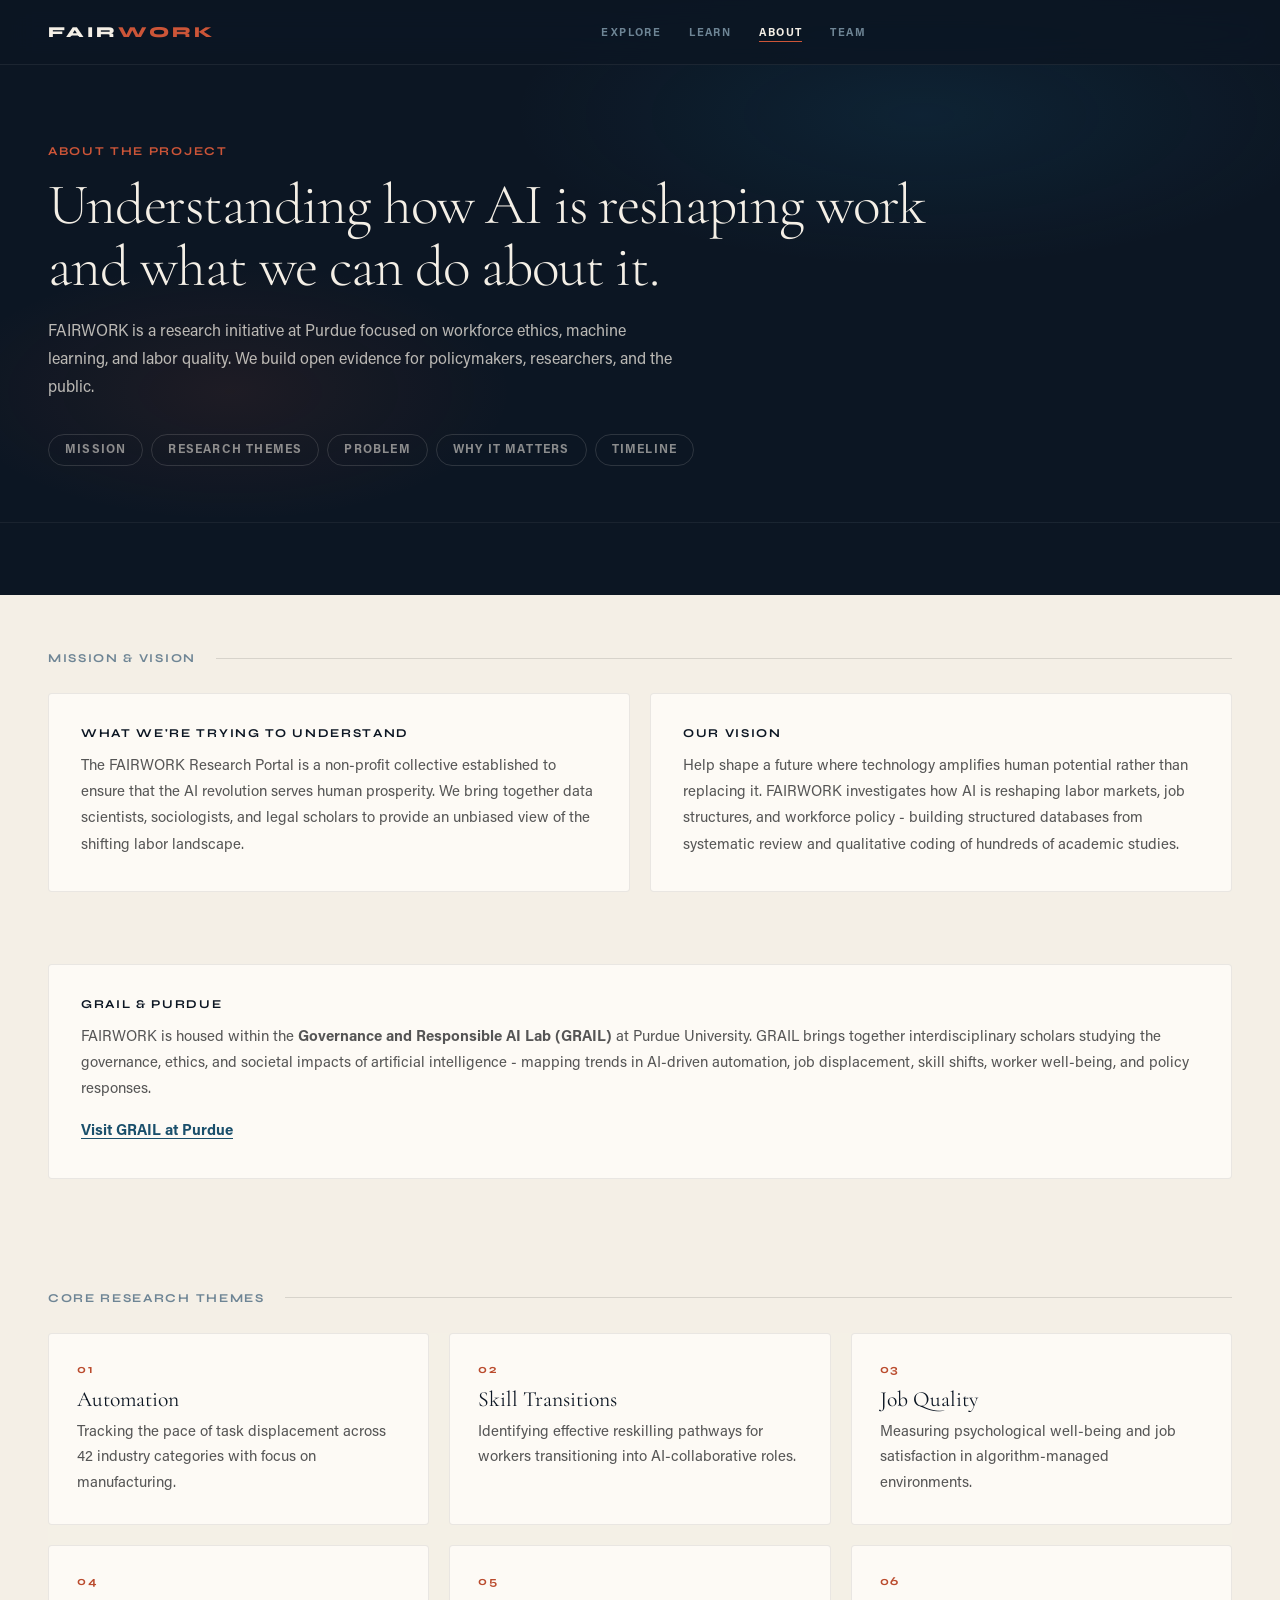
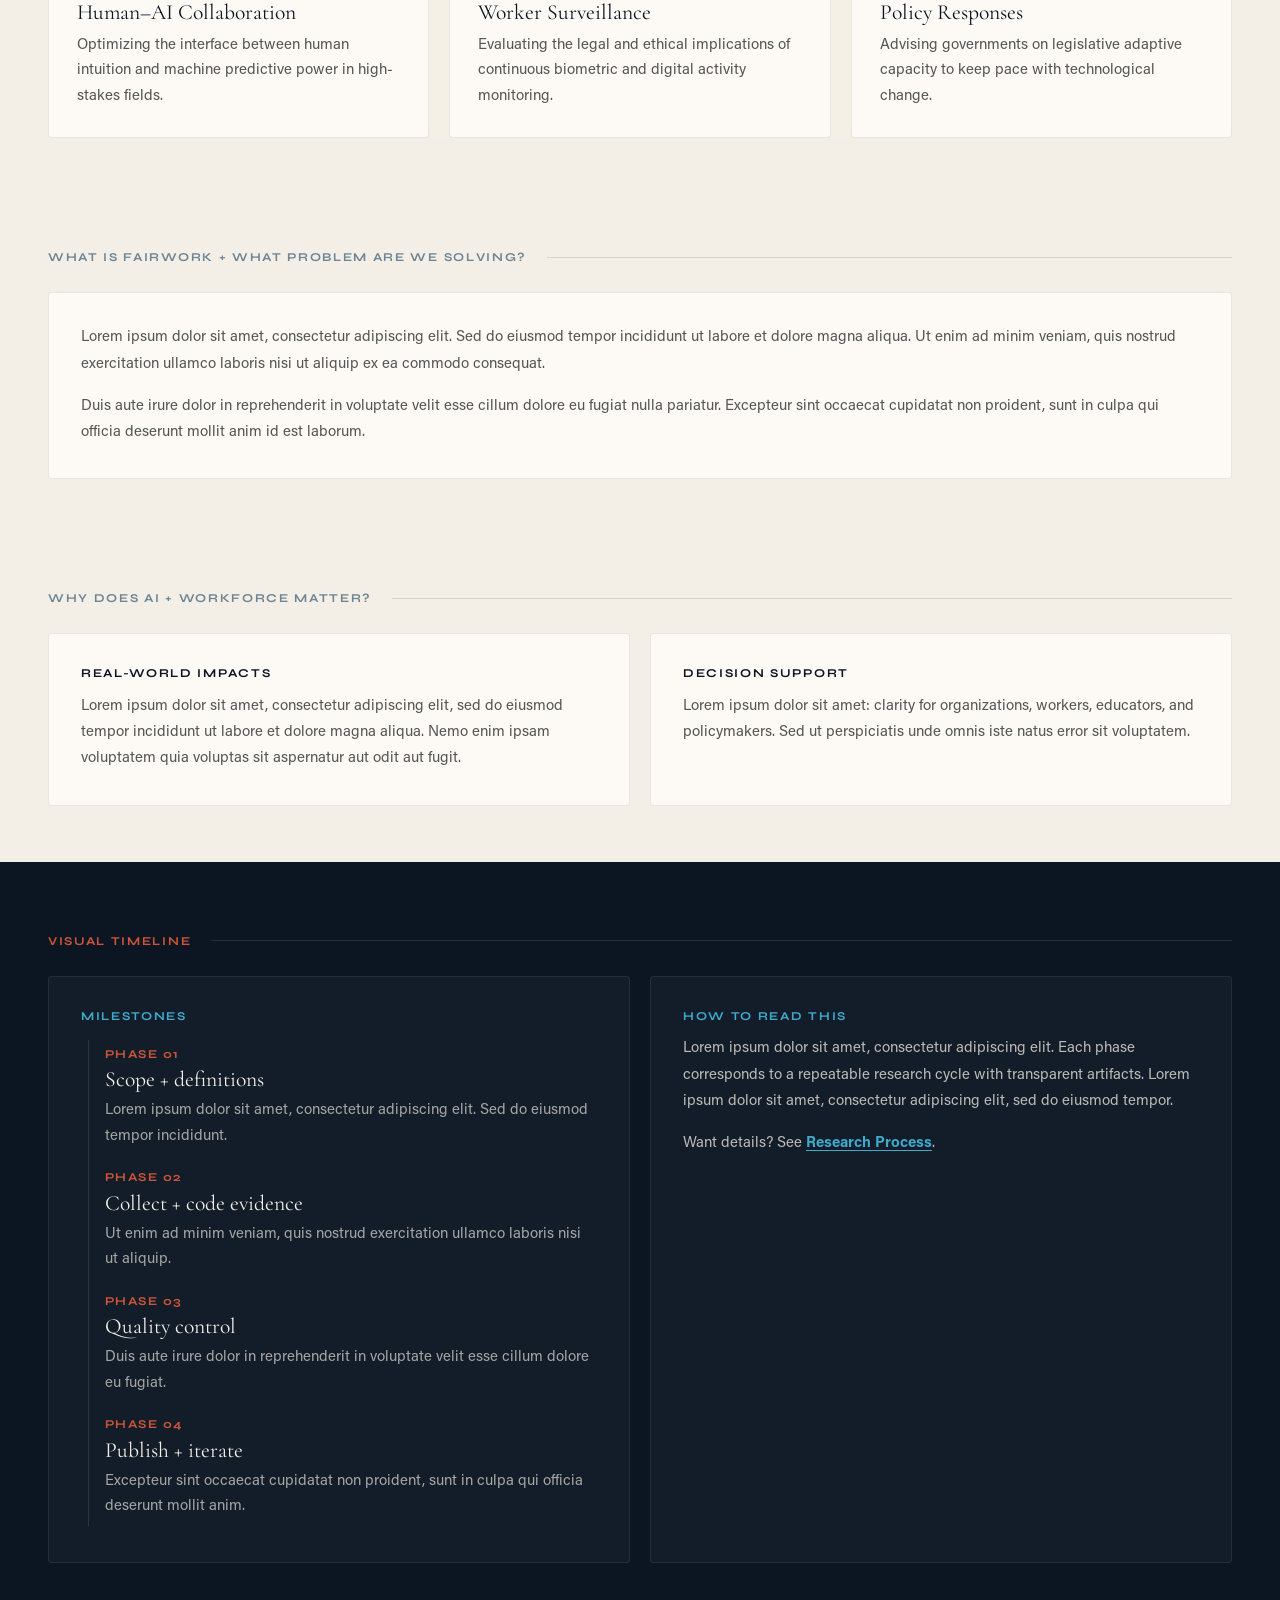
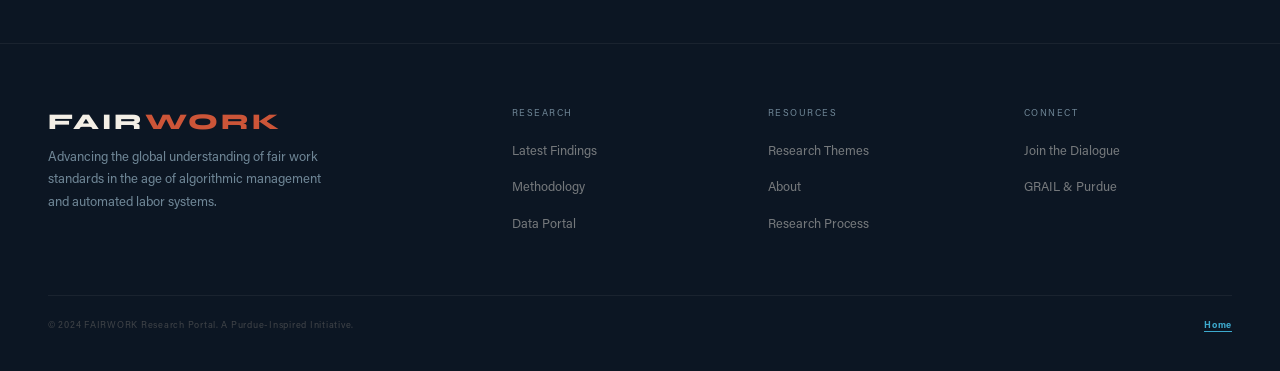
==== commit da36847b: "commit" ====
--- a/about.html
+++ b/about.html
@@ -3,7 +3,7 @@
 <head>
   <meta charset="UTF-8">
   <meta name="viewport" content="width=device-width, initial-scale=1.0">
-  <title>About the Project — FAIRWORK</title>
+  <title>About the Project - FAIRWORK</title>
   <link rel="preconnect" href="https://fonts.googleapis.com">
   <link href="https://fonts.googleapis.com/css2?family=Cormorant+Garamond:ital,wght@0,300;0,400;0,600;1,300;1,400;1,600&family=Syne:wght@400;600;700;800&display=swap" rel="stylesheet">
   <link href="https://fonts.googleapis.com/css2?family=Material+Symbols+Outlined:opsz,wght,FILL,GRAD@24,400,0,0&display=swap" rel="stylesheet">
@@ -15,7 +15,7 @@
   <nav aria-label="Main navigation">
     <div class="nav-logo"><a href="index.html">FAIR<span>WORK</span></a></div>
     <button type="button" class="nav-toggle" id="nav-toggle" aria-expanded="false" aria-controls="nav-menu" aria-label="Open menu">
-      <span class="nav-toggle-icon" aria-hidden="true">menu</span>
+      <span class="nav-icon" aria-hidden="true">menu</span>
     </button>
     <ul class="nav-links" id="nav-menu">
       <li><a href="index.html#projects">Explore</a></li>
@@ -27,7 +27,7 @@
 
   <header class="page-hero">
     <div class="eyebrow">About the Project</div>
-    <h1>Understanding how AI is reshaping work — and what we can do about it.</h1>
+    <h1>Understanding how AI is reshaping work  and what we can do about it.</h1>
     <p>FAIRWORK is a research initiative at Purdue focused on workforce ethics, machine learning, and labor quality. We build open evidence for policymakers, researchers, and the public.</p>
 
     <div class="subnav">
@@ -40,10 +40,10 @@
   </header>
 
   <main id="main" class="page-wrap">
-    <section id="mission">
-      <div class="section-header">
-        <span class="eyebrow">Mission &amp; Vision</span>
-        <div class="section-rule"></div>
+    <section id="mission" class="section-light">
+      <div class="section-header">
+        <span class="eyebrow-dim">Mission &amp; Vision</span>
+        <div class="rule-dim"></div>
       </div>
 
       <div class="content-grid">
@@ -57,7 +57,7 @@
         <div class="card reveal d1">
           <h3>Our vision</h3>
           <p>
-            Help shape a future where technology amplifies human potential rather than replacing it. FAIRWORK investigates how AI is reshaping labor markets, job structures, and workforce policy — building structured databases from systematic review and qualitative coding of hundreds of academic studies.
+            Help shape a future where technology amplifies human potential rather than replacing it. FAIRWORK investigates how AI is reshaping labor markets, job structures, and workforce policy - building structured databases from systematic review and qualitative coding of hundreds of academic studies.
           </p>
         </div>
       </div>
@@ -65,18 +65,18 @@
       <div class="card reveal d2 section-spacer" id="grail">
         <h3>GRAIL &amp; Purdue</h3>
         <p>
-          FAIRWORK is housed within the <strong>Governance and Responsible AI Lab (GRAIL)</strong> at Purdue University. GRAIL brings together interdisciplinary scholars studying the governance, ethics, and societal impacts of artificial intelligence — mapping trends in AI-driven automation, job displacement, skill shifts, worker well-being, and policy responses.
+          FAIRWORK is housed within the <strong>Governance and Responsible AI Lab (GRAIL)</strong> at Purdue University. GRAIL brings together interdisciplinary scholars studying the governance, ethics, and societal impacts of artificial intelligence - mapping trends in AI-driven automation, job displacement, skill shifts, worker well-being, and policy responses.
         </p>
         <p class="mt-1">
-          <a href="https://www.cla.purdue.edu/academic/polsci/research/labs/grail/index.html" class="link-underline" target="_blank" rel="noopener">Visit GRAIL at Purdue →</a>
-        </p>
-      </div>
-    </section>
-
-    <section id="themes" class="section-spacer">
-      <div class="section-header">
-        <span class="eyebrow">Core Research Themes</span>
-        <div class="section-rule"></div>
+          <a href="https://www.cla.purdue.edu/academic/polsci/research/labs/grail/index.html" class="link-underline" target="_blank" rel="noopener">Visit GRAIL at Purdue</a>
+        </p>
+      </div>
+    </section>
+
+    <section id="themes" class="section-spacer section-light">
+      <div class="section-header">
+        <span class="eyebrow-dim">Core Research Themes</span>
+        <div class="rule-dim"></div>
       </div>
       <div class="themes-grid">
         <div class="theme-card reveal d1"><div class="theme-num">01</div><div class="theme-title">Automation</div><p class="theme-desc">Tracking the pace of task displacement across 42 industry categories with focus on manufacturing.</p></div>
@@ -88,10 +88,10 @@
       </div>
     </section>
 
-    <section id="problem" class="section-spacer">
-      <div class="section-header">
-        <span class="eyebrow">What is FAIRWORK + what problem are we solving?</span>
-        <div class="section-rule"></div>
+    <section id="problem" class="section-spacer section-light">
+      <div class="section-header">
+        <span class="eyebrow-dim">What is FAIRWORK + what problem are we solving?</span>
+        <div class="rule-dim"></div>
       </div>
 
       <div class="card reveal">
@@ -106,10 +106,10 @@
       </div>
     </section>
 
-    <section id="why" class="section-spacer">
-      <div class="section-header">
-        <span class="eyebrow">Why does AI + workforce matter?</span>
-        <div class="section-rule"></div>
+    <section id="why" class="section-spacer section-light">
+      <div class="section-header">
+        <span class="eyebrow-dim">Why does AI + workforce matter?</span>
+        <div class="rule-dim"></div>
       </div>
 
       <div class="content-grid">
@@ -178,10 +178,10 @@
 
   <footer class="site-footer">
     <div class="footer-top">
-      <div><div class="footer-brand">FAIR<span>WORK</span></div><p class="footer-tagline">Advancing the global understanding of fair work standards in the age of algorithmic management and automated labor systems.</p></div>
-      <div><div class="footer-col-head">Research</div><ul class="footer-links"><li><a href="team.html#publications">Latest Findings</a></li><li><a href="index.html#methodology">Methodology</a></li><li><a href="index.html#projects">Data Portal</a></li></ul></div>
-      <div><div class="footer-col-head">Resources</div><ul class="footer-links"><li><a href="index.html#themes">Research Themes</a></li><li><a href="about.html">About</a></li><li><a href="process.html">Research Process</a></li></ul></div>
-      <div><div class="footer-col-head">Connect</div><ul class="footer-links"><li><a href="index.html#involve">Join the Dialogue</a></li><li><a href="index.html#grail">GRAIL &amp; Purdue</a></li></ul></div>
+      <div><div class="footer-brand">FAIR<span>WORK</span></div><p class="footer-lead">Advancing the global understanding of fair work standards in the age of algorithmic management and automated labor systems.</p></div>
+      <div><div class="footer-hd">Research</div><ul class="footer-links"><li><a href="team.html#publications">Latest Findings</a></li><li><a href="index.html#methodology">Methodology</a></li><li><a href="index.html#projects">Data Portal</a></li></ul></div>
+      <div><div class="footer-hd">Resources</div><ul class="footer-links"><li><a href="index.html#themes">Research Themes</a></li><li><a href="about.html">About</a></li><li><a href="process.html">Research Process</a></li></ul></div>
+      <div><div class="footer-hd">Connect</div><ul class="footer-links"><li><a href="index.html#involve">Join the Dialogue</a></li><li><a href="index.html#grail">GRAIL &amp; Purdue</a></li></ul></div>
     </div>
     <div class="footer-bottom"><span class="footer-copy">© 2024 FAIRWORK Research Portal. A Purdue-Inspired Initiative.</span><span class="footer-copy"><a href="index.html" class="link-underline">Home</a></span></div>
   </footer>
@@ -202,9 +202,9 @@
       const open = this.getAttribute('aria-expanded') === 'true';
       this.setAttribute('aria-expanded', String(!open));
       this.setAttribute('aria-label', open ? 'Open menu' : 'Close menu');
-      this.querySelector('.nav-toggle-icon').textContent = open ? 'menu' : 'close';
+      this.querySelector('.nav-icon').textContent = open ? 'menu' : 'close';
       document.getElementById('nav-menu').classList.toggle('open', !open);
     });
   </script>
 </body>
-</html>
+</html>
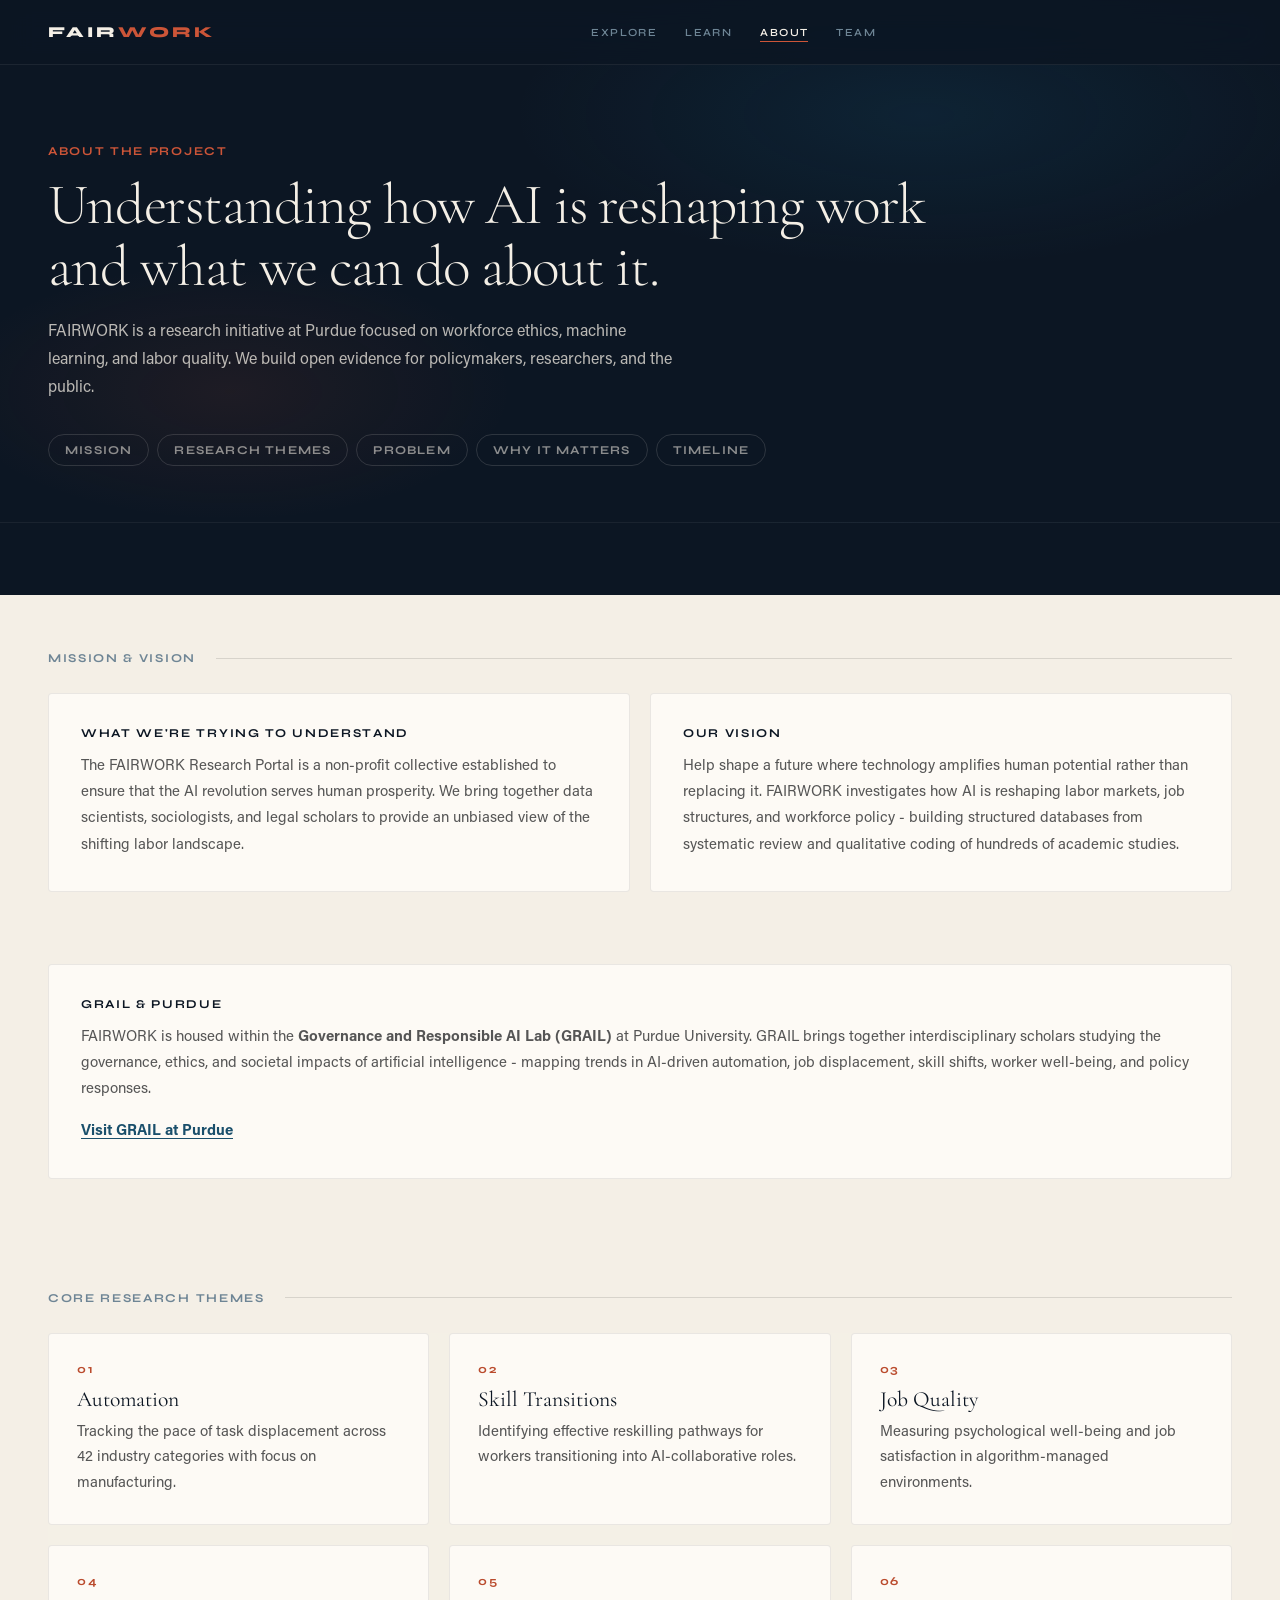
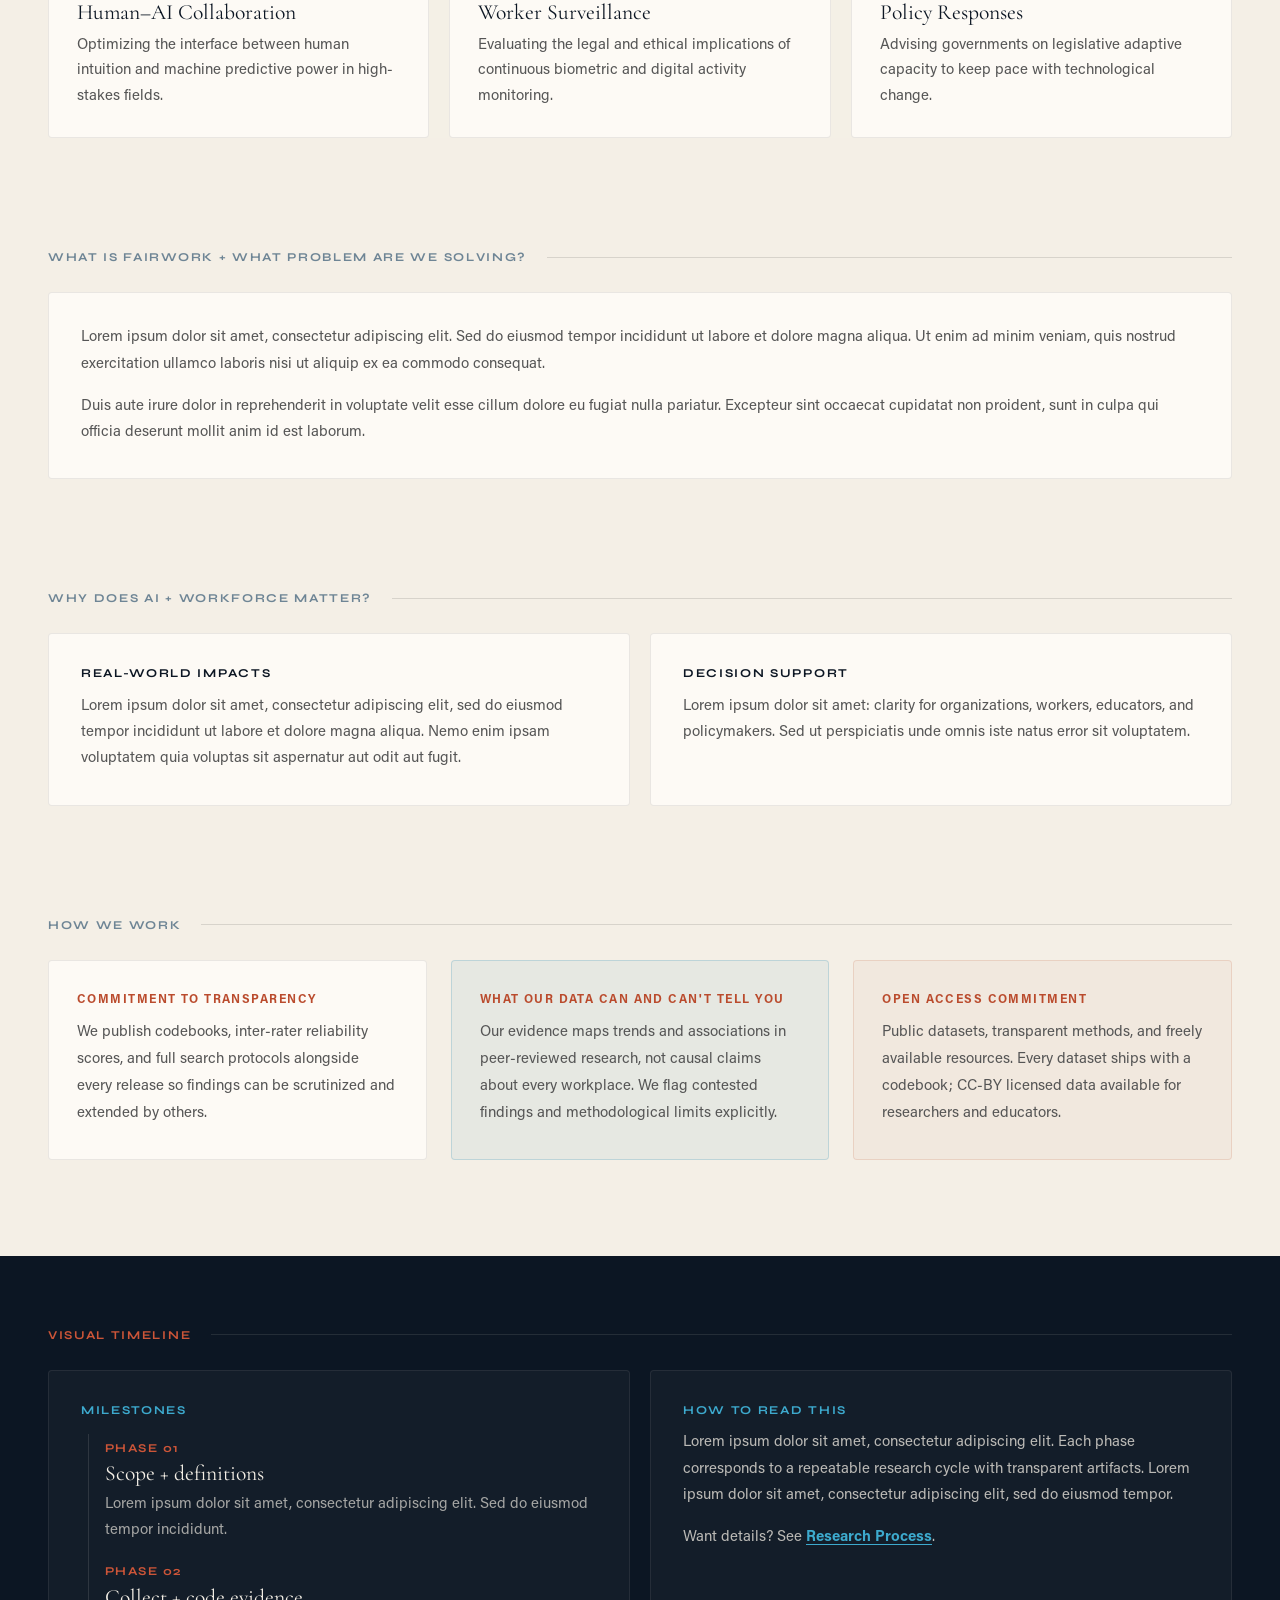
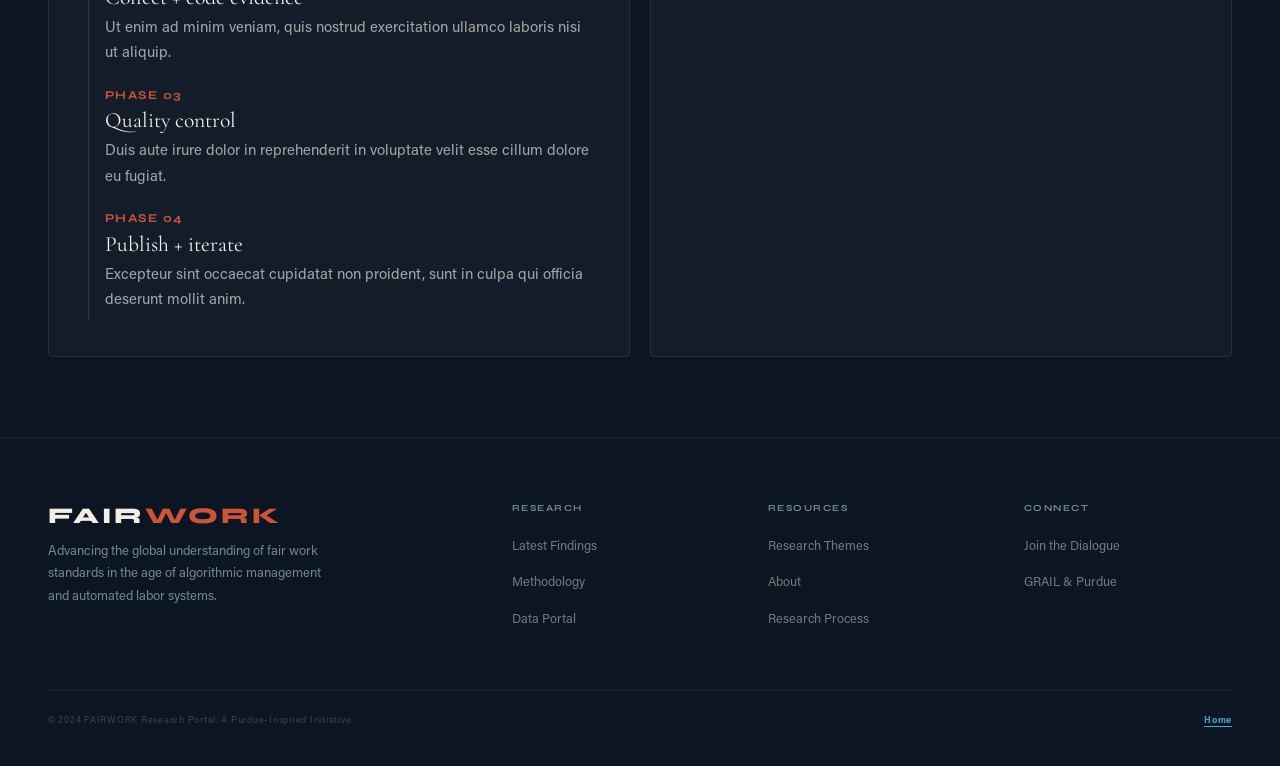
==== commit 92519618: "macarena" ====
--- a/about.html
+++ b/about.html
@@ -19,7 +19,7 @@
     </button>
     <ul class="nav-links" id="nav-menu">
       <li><a href="index.html#projects">Explore</a></li>
-      <li><a href="index.html#themes">Learn</a></li>
+      <li><a href="about.html#themes">Learn</a></li>
       <li><a href="about.html" class="active">About</a></li>
       <li><a href="team.html">Team</a></li>
     </ul>
@@ -129,6 +129,28 @@
       </div>
     </section>
 
+    <section id="method-notes" class="section-spacer section-light">
+      <div class="section-header">
+        <span class="eyebrow-dim">How we work</span>
+        <div class="rule-dim"></div>
+      </div>
+
+      <div class="method-notes reveal">
+        <div class="note">
+          <div class="note-hd">Commitment to Transparency</div>
+          <p>We publish codebooks, inter-rater reliability scores, and full search protocols alongside every release so findings can be scrutinized and extended by others.</p>
+        </div>
+        <div class="note note--teal">
+          <div class="note-hd">What our data can and can't tell you</div>
+          <p>Our evidence maps trends and associations in peer-reviewed research, not causal claims about every workplace. We flag contested findings and methodological limits explicitly.</p>
+        </div>
+        <div class="note note--rust">
+          <div class="note-hd">Open Access Commitment</div>
+          <p>Public datasets, transparent methods, and freely available resources. Every dataset ships with a codebook; CC-BY licensed data available for researchers and educators.</p>
+        </div>
+      </div>
+    </section>
+
     <section id="timeline" class="section-spacer">
       <div class="section-header">
         <span class="eyebrow">Visual Timeline</span>
@@ -180,7 +202,7 @@
     <div class="footer-top">
       <div><div class="footer-brand">FAIR<span>WORK</span></div><p class="footer-lead">Advancing the global understanding of fair work standards in the age of algorithmic management and automated labor systems.</p></div>
       <div><div class="footer-hd">Research</div><ul class="footer-links"><li><a href="team.html#publications">Latest Findings</a></li><li><a href="index.html#methodology">Methodology</a></li><li><a href="index.html#projects">Data Portal</a></li></ul></div>
-      <div><div class="footer-hd">Resources</div><ul class="footer-links"><li><a href="index.html#themes">Research Themes</a></li><li><a href="about.html">About</a></li><li><a href="process.html">Research Process</a></li></ul></div>
+      <div><div class="footer-hd">Resources</div><ul class="footer-links"><li><a href="about.html#themes">Research Themes</a></li><li><a href="about.html">About</a></li><li><a href="process.html">Research Process</a></li></ul></div>
       <div><div class="footer-hd">Connect</div><ul class="footer-links"><li><a href="index.html#involve">Join the Dialogue</a></li><li><a href="index.html#grail">GRAIL &amp; Purdue</a></li></ul></div>
     </div>
     <div class="footer-bottom"><span class="footer-copy">© 2024 FAIRWORK Research Portal. A Purdue-Inspired Initiative.</span><span class="footer-copy"><a href="index.html" class="link-underline">Home</a></span></div>
